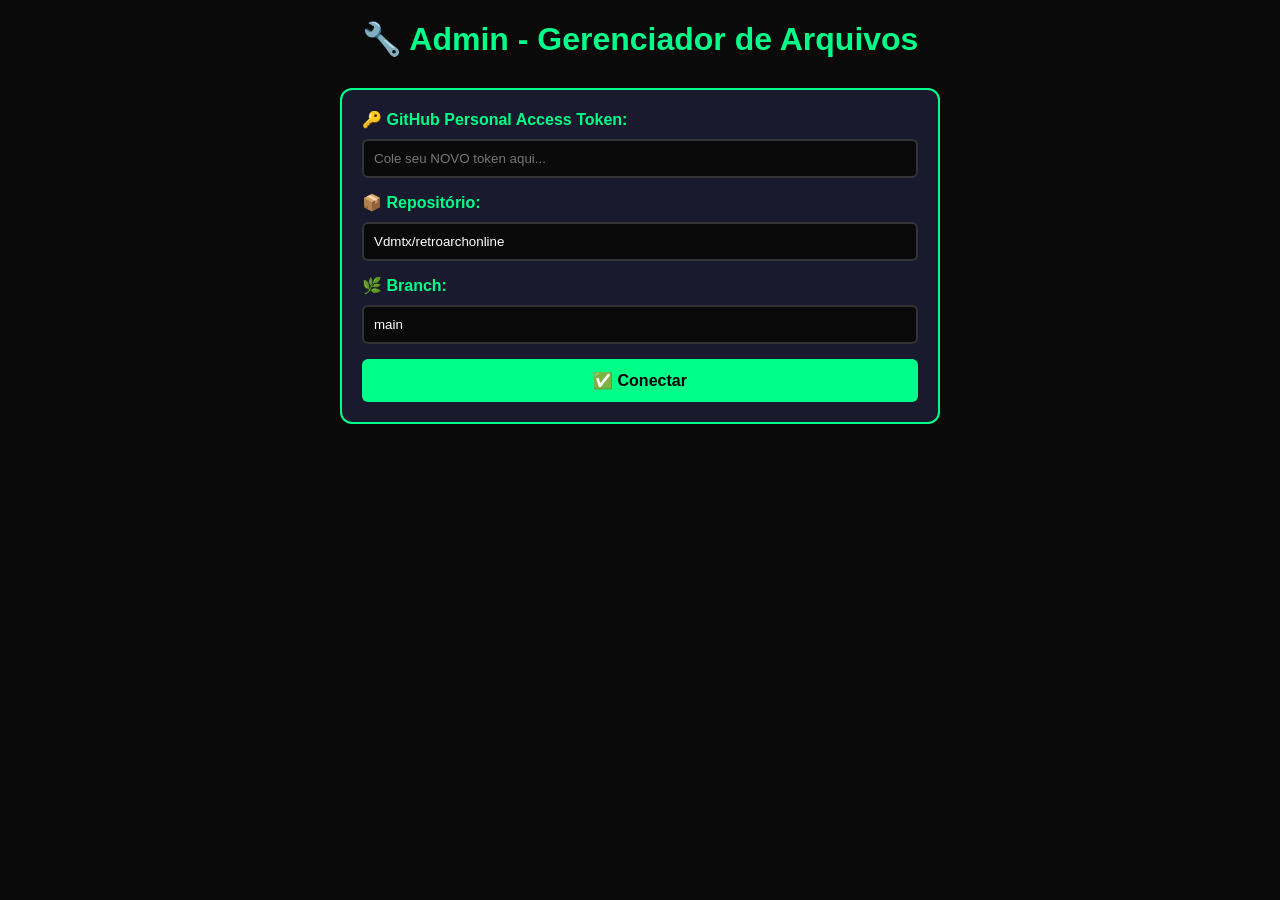
==== admin.html @ 9812ae5a "Create admin.html" ====
<!DOCTYPE html>
<html lang="pt-BR">
<head>
    <meta charset="UTF-8">
    <meta name="viewport" content="width=device-width, initial-scale=1.0">
    <title>🔧 Admin - Gerenciador de Arquivos</title>
    <style>
        * { margin: 0; padding: 0; box-sizing: border-box; }
        body { background: #0a0a0a; color: #fff; font-family: Arial, sans-serif; padding: 20px; }
        h1 { color: #00ff88; text-align: center; margin-bottom: 30px; }
        .config-box { background: #1a1a2e; border: 2px solid #00ff88; padding: 20px; border-radius: 12px; margin-bottom: 30px; max-width: 600px; margin-left: auto; margin-right: auto; }
        .config-box label { display: block; margin-bottom: 10px; color: #00ff88; font-weight: bold; }
        .config-box input { width: 100%; padding: 10px; background: #0a0a0a; border: 2px solid #333; color: #fff; border-radius: 6px; margin-bottom: 15px; }
        .config-box button { width: 100%; padding: 12px; background: #00ff88; color: #000; border: none; border-radius: 6px; cursor: pointer; font-weight: bold; font-size: 16px; }
        .config-box button:hover { background: #00cc6a; }
        .toolbar { display: flex; gap: 10px; margin-bottom: 20px; flex-wrap: wrap; justify-content: center; }
        .toolbar button { padding: 10px 20px; background: #1a1a2e; color: #fff; border: 2px solid #333; border-radius: 6px; cursor: pointer; }
        .toolbar button:hover { border-color: #00ff88; }
        .file-list { max-width: 1200px; margin: 0 auto; }
        .folder { background: #1a1a2e; border: 2px solid #333; border-radius: 8px; margin-bottom: 10px; overflow: hidden; }
        .folder-header { padding: 15px; background: #16213e; cursor: pointer; display: flex; justify-content: space-between; align-items: center; }
        .folder-header:hover { background: #1e2d4a; }
        .folder-content { padding: 15px; display: none; }
        .folder-content.active { display: block; }
        .file-item { display: flex; justify-content: space-between; align-items: center; padding: 10px; background: #0a0a0a; border-radius: 6px; margin-bottom: 8px; }
        .file-item:hover { background: #1a1a2e; }
        .file-name { flex: 1; }
        .file-size { color: #888; margin-right: 15px; }
        .file-actions { display: flex; gap: 8px; }
        .btn { padding: 6px 12px; border: none; border-radius: 4px; cursor: pointer; font-size: 12px; }
        .btn-delete { background: #ff0000; color: #fff; }
        .btn-delete:hover { background: #cc0000; }
        .btn-move { background: #0088ff; color: #fff; }
        .btn-move:hover { background: #0066cc; }
        .upload-area { border: 3px dashed #00ff88; border-radius: 12px; padding: 40px; text-align: center; margin-bottom: 30px; cursor: pointer; transition: 0.3s; }
        .upload-area:hover { background: rgba(0,255,136,0.1); }
        .upload-area.dragover { background: rgba(0,255,136,0.2); border-color: #00cc6a; }
        .status { position: fixed; bottom: 20px; right: 20px; background: #00ff88; color: #000; padding: 15px 25px; border-radius: 8px; display: none; z-index: 1000; font-weight: bold; }
        .status.error { background: #ff0000; color: #fff; }
        .modal { display: none; position: fixed; top: 0; left: 0; width: 100%; height: 100%; background: rgba(0,0,0,0.9); z-index: 2000; justify-content: center; align-items: center; }
        .modal.active { display: flex; }
        .modal-content { background: #1a1a2e; padding: 30px; border-radius: 12px; border: 2px solid #00ff88; min-width: 400px; }
        .modal-content h3 { color: #00ff88; margin-bottom: 20px; }
        .modal-content input { width: 100%; padding: 10px; background: #0a0a0a; border: 2px solid #333; color: #fff; border-radius: 6px; margin-bottom: 15px; }
        .modal-buttons { display: flex; gap: 10px; }
        .modal-buttons button { flex: 1; padding: 10px; border: none; border-radius: 6px; cursor: pointer; }
        .btn-confirm { background: #00ff88; color: #000; }
        .btn-cancel { background: #333; color: #fff; }
    </style>
</head>
<body>
    <h1>🔧 Admin - Gerenciador de Arquivos</h1>
    
    <div class="config-box" id="configBox">
        <label>🔑 GitHub Personal Access Token:</label>
        <input type="password" id="token" placeholder="Cole seu NOVO token aqui...">
        <label>📦 Repositório:</label>
        <input type="text" id="repo" value="Vdmtx/retroarchonline">
        <label>🌿 Branch:</label>
        <input type="text" id="branch" value="main">
        <button onclick="salvarConfig()">✅ Conectar</button>
    </div>

    <div id="adminPanel" style="display:none;">
        <div class="toolbar">
            <button onclick="carregarArquivos()">🔄 Atualizar</button>
            <button onclick="document.getElementById('fileInput').click()">📤 Upload</button>
            <button onclick="criarPasta()">📁 Nova Pasta</button>
            <input type="file" id="fileInput" multiple style="display:none;" onchange="uploadArquivos(event)">
        </div>

        <div class="upload-area" id="uploadArea" ondrop="dropHandler(event)" ondragover="dragOverHandler(event)" ondragleave="dragLeaveHandler(event)">
            <h2>📤 Arraste arquivos aqui para upload</h2>
            <p>Ou clique no botão "Upload" acima</p>
        </div>

        <div class="file-list" id="fileList"></div>
    </div>

    <div class="status" id="status"></div>

    <div class="modal" id="moveModal">
        <div class="modal-content">
            <h3>📁 Mover Arquivo</h3>
            <input type="text" id="movePath" placeholder="Novo caminho (ex: roms/neogeo/)">
            <div class="modal-buttons">
                <button class="btn-confirm" onclick="confirmarMovimento()">Mover</button>
                <button class="btn-cancel" onclick="fecharModal()">Cancelar</button>
            </div>
        </div>
    </div>

    <script>
        let config = { token: '', repo: '', branch: '' };
        let arquivosAtuais = [];
        let arquivoParaMover = null;

        function salvarConfig() {
            config.token = document.getElementById('token').value;
            config.repo = document.getElementById('repo').value;
            config.branch = document.getElementById('branch').value;
            
            if (!config.token) {
                mostrarStatus('❌ Token é obrigatório!', true);
                return;
            }
            
            localStorage.setItem('githubConfig', JSON.stringify(config));
            document.getElementById('configBox').style.display = 'none';
            document.getElementById('adminPanel').style.display = 'block';
            carregarArquivos();
            mostrarStatus('✅ Conectado!');
        }

        async function carregarArquivos() {
            try {
                const response = await fetch(`https://api.github.com/repos/${config.repo}/git/trees/${config.branch}?recursive=1`, {
                    headers: { 'Authorization': `token ${config.token}` }
                });
                const data = await response.json();
                
                arquivosAtuais = data.tree.filter(item => item.type === 'blob');
                renderizarArquivos();
                mostrarStatus(`✅ ${arquivosAtuais.length} arquivos carregados`);
            } catch (e) {
                mostrarStatus('❌ Erro ao carregar: ' + e.message, true);
            }
        }

        function renderizarArquivos() {
            const pastas = {};
            arquivosAtuais.forEach(arquivo => {
                const path = arquivo.path;
                const parts = path.split('/');
                const pasta = parts.slice(0, -1).join('/') || 'root';
                
                if (!pastas[pasta]) pastas[pasta] = [];
                pastas[pasta].push(arquivo);
            });

            const fileList = document.getElementById('fileList');
            fileList.innerHTML = Object.keys(pastas).sort().map(pasta => `
                <div class="folder">
                    <div class="folder-header" onclick="toggleFolder('${pasta}')">
                        <span>📁 ${pasta} (${pastas[pasta].length} arquivos)</span>
                        <span>▼</span>
                    </div>
                    <div class="folder-content" id="folder-${pasta.replace(/\//g, '-')}">
                        ${pastas[pasta].map(arquivo => `
                            <div class="file-item">
                                <span class="file-name">${arquivo.path.split('/').pop()}</span>
                                <span class="file-size">${(arquivo.size/1024/1024).toFixed(2)} MB</span>
                                <div class="file-actions">
                                    <button class="btn btn-move" onclick="abrirModalMover('${arquivo.path}')">Mover</button>
                                    <button class="btn btn-delete" onclick="deletarArquivo('${arquivo.path}', '${arquivo.sha}')">Deletar</button>
                                </div>
                            </div>
                        `).join('')}
                    </div>
                </div>
            `).join('');
        }

        function toggleFolder(pasta) {
            const folderId = 'folder-' + pasta.replace(/\//g, '-');
            const folder = document.getElementById(folderId);
            folder.classList.toggle('active');
        }

        async function uploadArquivos(event) {
            const files = event.target.files;
            for (const file of files) {
                await uploadArquivo(file);
            }
        }

        async function uploadArquivo(file) {
            mostrarStatus(`📤 Upload: ${file.name}...`);
            
            try {
                const reader = new FileReader();
                reader.onload = async function(e) {
                    const content = btoa(String.fromCharCode(...new Uint8Array(e.target.result)));
                    
                    const response = await fetch(`https://api.github.com/repos/${config.repo}/contents/${file.name}`, {
                        method: 'PUT',
                        headers: {
                            'Authorization': `token ${config.token}`,
                            'Content-Type': 'application/json'
                        },
                        body: JSON.stringify({
                            message: `Upload ${file.name}`,
                            content: content,
                            branch: config.branch
                        })
                    });
                    
                    if (response.ok) {
                        mostrarStatus(`✅ ${file.name} enviado!`);
                        carregarArquivos();
                    } else {
                        const error = await response.json();
                        mostrarStatus(`❌ Erro: ${error.message}`, true);
                    }
                };
                reader.readAsArrayBuffer(file);
            } catch (e) {
                mostrarStatus(`❌ Erro: ${e.message}`, true);
            }
        }

        async function deletarArquivo(path, sha) {
            if (!confirm(`Deletar ${path}?`)) return;
            
            try {
                const response = await fetch(`https://api.github.com/repos/${config.repo}/contents/${path}`, {
                    method: 'DELETE',
                    headers: {
                        'Authorization': `token ${config.token}`,
                        'Content-Type': 'application/json'
                    },
                    body: JSON.stringify({
                        message: `Delete ${path}`,
                        sha: sha,
                        branch: config.branch
                    })
                });
                
                if (response.ok) {
                    mostrarStatus(`✅ ${path} deletado!`);
                    carregarArquivos();
                } else {
                    mostrarStatus('❌ Erro ao deletar', true);
                }
            } catch (e) {
                mostrarStatus(`❌ Erro: ${e.message}`, true);
            }
        }

        function abrirModalMover(path) {
            arquivoParaMover = path;
            document.getElementById('movePath').value = path.substring(0, path.lastIndexOf('/') + 1);
            document.getElementById('moveModal').classList.add('active');
        }

        async function confirmarMovimento() {
            const novoPath = document.getElementById('movePath').value;
            if (!novoPath) return;
            
            const arquivo = arquivosAtuais.find(a => a.path === arquivoParaMover);
            if (!arquivo) return;
            
            try {
                const downloadResponse = await fetch(`https://api.github.com/repos/${config.repo}/contents/${arquivoParaMover}`, {
                    headers: { 'Authorization': `token ${config.token}` }
                });
                const downloadData = await downloadResponse.json();
                
                const uploadResponse = await fetch(`https://api.github.com/repos/${config.repo}/contents/${novoPath}${arquivoParaMover.split('/').pop()}`, {
                    method: 'PUT',
                    headers: {
                        'Authorization': `token ${config.token}`,
                        'Content-Type': 'application/json'
                    },
                    body: JSON.stringify({
                        message: `Move ${arquivoParaMover}`,
                        content: downloadData.content,
                        branch: config.branch
                    })
                });
                
                if (uploadResponse.ok) {
                    await deletarArquivo(arquivoParaMover, arquivo.sha);
                    mostrarStatus(`✅ Movido para ${novoPath}`);
                    fecharModal();
                } else {
                    mostrarStatus('❌ Erro ao mover', true);
                }
            } catch (e) {
                mostrarStatus(`❌ Erro: ${e.message}`, true);
            }
        }

        function fecharModal() {
            document.getElementById('moveModal').classList.remove('active');
        }

        function criarPasta() {
            const nome = prompt('Nome da pasta:');
            if (!nome) return;
            
            const path = `${nome}/.gitkeep`;
            const content = btoa('');
            
            fetch(`https://api.github.com/repos/${config.repo}/contents/${path}`, {
                method: 'PUT',
                headers: {
                    'Authorization': `token ${config.token}`,
                    'Content-Type': 'application/json'
                },
                body: JSON.stringify({
                    message: `Create folder ${nome}`,
                    content: content,
                    branch: config.branch
                })
            }).then(response => {
                if (response.ok) {
                    mostrarStatus(`✅ Pasta ${nome} criada!`);
                    carregarArquivos();
                }
            });
        }

        function dragOverHandler(e) {
            e.preventDefault();
            document.getElementById('uploadArea').classList.add('dragover');
        }

        function dragLeaveHandler(e) {
            e.preventDefault();
            document.getElementById('uploadArea').classList.remove('dragover');
        }

        function dropHandler(e) {
            e.preventDefault();
            document.getElementById('uploadArea').classList.remove('dragover');
            
            const files = e.dataTransfer.files;
            for (const file of files) {
                uploadArquivo(file);
            }
        }

        function mostrarStatus(msg, erro = false) {
            const status = document.getElementById('status');
            status.textContent = msg;
            status.className = 'status' + (erro ? ' error' : '');
            status.style.display = 'block';
            setTimeout(() => { status.style.display = 'none'; }, 3000);
        }

        const savedConfig = localStorage.getItem('githubConfig');
        if (savedConfig) {
            config = JSON.parse(savedConfig);
            document.getElementById('token').value = config.token;
        }
    </script>
</body>
</html>
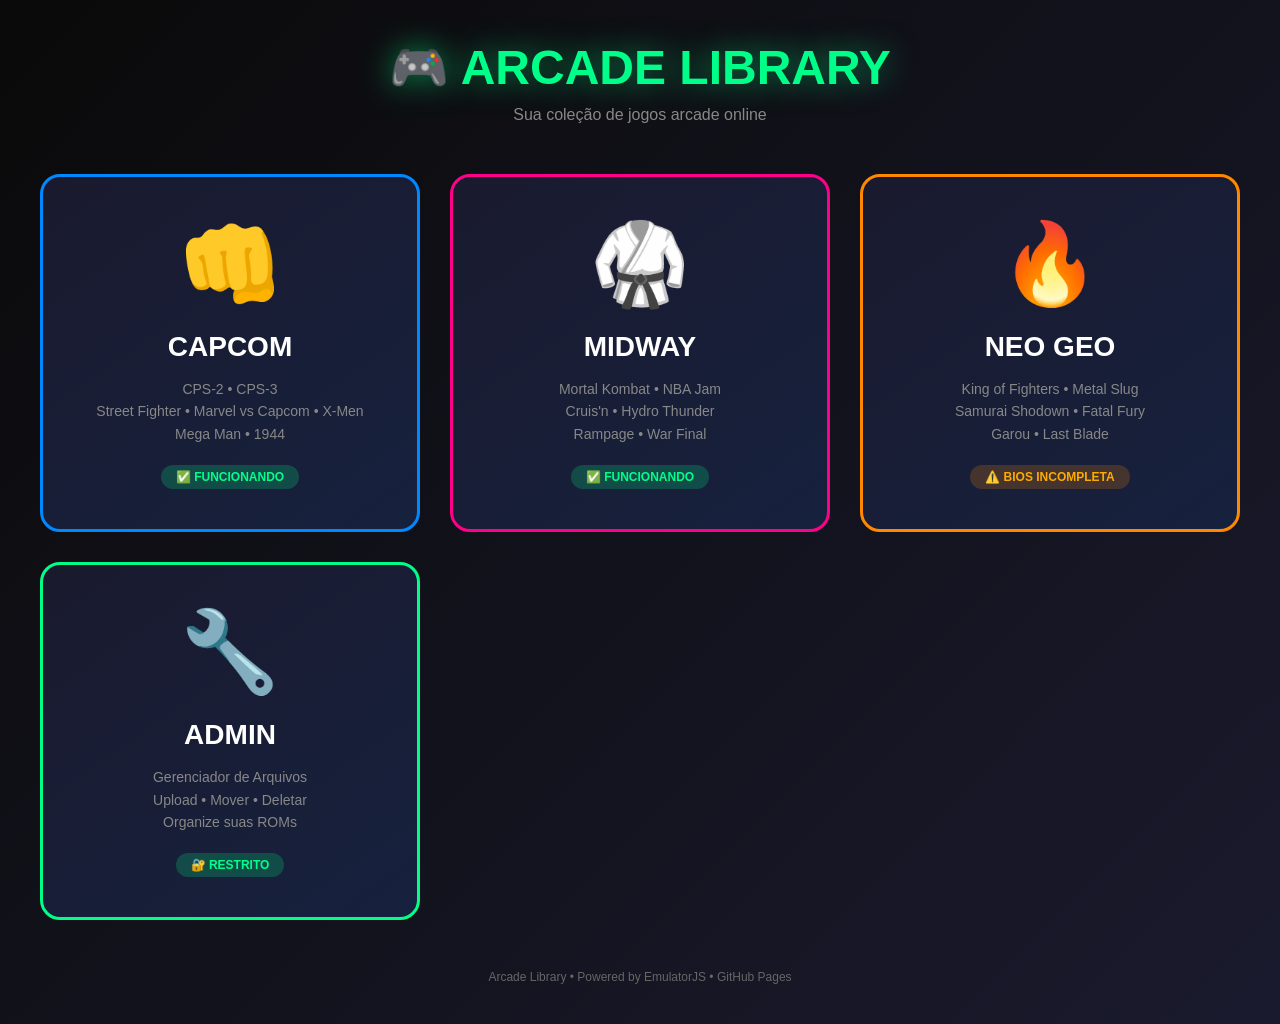
==== commit dae08ada: "Change title and header from Admin to Arcade Library" ====
--- a/admin.html
+++ b/admin.html
@@ -3,347 +3,136 @@
 <head>
     <meta charset="UTF-8">
     <meta name="viewport" content="width=device-width, initial-scale=1.0">
-    <title>🔧 Admin - Gerenciador de Arquivos</title>
+    <title>🎮 Arcade Library</title>
     <style>
         * { margin: 0; padding: 0; box-sizing: border-box; }
-        body { background: #0a0a0a; color: #fff; font-family: Arial, sans-serif; padding: 20px; }
-        h1 { color: #00ff88; text-align: center; margin-bottom: 30px; }
-        .config-box { background: #1a1a2e; border: 2px solid #00ff88; padding: 20px; border-radius: 12px; margin-bottom: 30px; max-width: 600px; margin-left: auto; margin-right: auto; }
-        .config-box label { display: block; margin-bottom: 10px; color: #00ff88; font-weight: bold; }
-        .config-box input { width: 100%; padding: 10px; background: #0a0a0a; border: 2px solid #333; color: #fff; border-radius: 6px; margin-bottom: 15px; }
-        .config-box button { width: 100%; padding: 12px; background: #00ff88; color: #000; border: none; border-radius: 6px; cursor: pointer; font-weight: bold; font-size: 16px; }
-        .config-box button:hover { background: #00cc6a; }
-        .toolbar { display: flex; gap: 10px; margin-bottom: 20px; flex-wrap: wrap; justify-content: center; }
-        .toolbar button { padding: 10px 20px; background: #1a1a2e; color: #fff; border: 2px solid #333; border-radius: 6px; cursor: pointer; }
-        .toolbar button:hover { border-color: #00ff88; }
-        .file-list { max-width: 1200px; margin: 0 auto; }
-        .folder { background: #1a1a2e; border: 2px solid #333; border-radius: 8px; margin-bottom: 10px; overflow: hidden; }
-        .folder-header { padding: 15px; background: #16213e; cursor: pointer; display: flex; justify-content: space-between; align-items: center; }
-        .folder-header:hover { background: #1e2d4a; }
-        .folder-content { padding: 15px; display: none; }
-        .folder-content.active { display: block; }
-        .file-item { display: flex; justify-content: space-between; align-items: center; padding: 10px; background: #0a0a0a; border-radius: 6px; margin-bottom: 8px; }
-        .file-item:hover { background: #1a1a2e; }
-        .file-name { flex: 1; }
-        .file-size { color: #888; margin-right: 15px; }
-        .file-actions { display: flex; gap: 8px; }
-        .btn { padding: 6px 12px; border: none; border-radius: 4px; cursor: pointer; font-size: 12px; }
-        .btn-delete { background: #ff0000; color: #fff; }
-        .btn-delete:hover { background: #cc0000; }
-        .btn-move { background: #0088ff; color: #fff; }
-        .btn-move:hover { background: #0066cc; }
-        .upload-area { border: 3px dashed #00ff88; border-radius: 12px; padding: 40px; text-align: center; margin-bottom: 30px; cursor: pointer; transition: 0.3s; }
-        .upload-area:hover { background: rgba(0,255,136,0.1); }
-        .upload-area.dragover { background: rgba(0,255,136,0.2); border-color: #00cc6a; }
-        .status { position: fixed; bottom: 20px; right: 20px; background: #00ff88; color: #000; padding: 15px 25px; border-radius: 8px; display: none; z-index: 1000; font-weight: bold; }
-        .status.error { background: #ff0000; color: #fff; }
-        .modal { display: none; position: fixed; top: 0; left: 0; width: 100%; height: 100%; background: rgba(0,0,0,0.9); z-index: 2000; justify-content: center; align-items: center; }
-        .modal.active { display: flex; }
-        .modal-content { background: #1a1a2e; padding: 30px; border-radius: 12px; border: 2px solid #00ff88; min-width: 400px; }
-        .modal-content h3 { color: #00ff88; margin-bottom: 20px; }
-        .modal-content input { width: 100%; padding: 10px; background: #0a0a0a; border: 2px solid #333; color: #fff; border-radius: 6px; margin-bottom: 15px; }
-        .modal-buttons { display: flex; gap: 10px; }
-        .modal-buttons button { flex: 1; padding: 10px; border: none; border-radius: 6px; cursor: pointer; }
-        .btn-confirm { background: #00ff88; color: #000; }
-        .btn-cancel { background: #333; color: #fff; }
+        body { 
+            background: linear-gradient(135deg, #0a0a0a 0%, #1a1a2e 100%); 
+            color: #fff; 
+            font-family: 'Segoe UI', Tahoma, Geneva, Verdana, sans-serif; 
+            padding: 40px; 
+            min-height: 100vh;
+            display: flex;
+            flex-direction: column;
+            align-items: center;
+            justify-content: center;
+        }
+        h1 { 
+            color: #00ff88; 
+            text-align: center; 
+            margin-bottom: 10px; 
+            font-size: 48px; 
+            text-shadow: 0 0 30px rgba(0,255,136,0.5); 
+        }
+        .subtitle {
+            color: #888;
+            text-align: center;
+            margin-bottom: 50px;
+            font-size: 16px;
+        }
+        .menu-grid { 
+            display: grid; 
+            grid-template-columns: repeat(auto-fit, minmax(300px, 1fr)); 
+            gap: 30px; 
+            max-width: 1200px; 
+            width: 100%;
+        }
+        .menu-card { 
+            background: linear-gradient(145deg, #1a1a2e, #16213e); 
+            border: 3px solid #333; 
+            border-radius: 20px; 
+            padding: 40px; 
+            text-align: center; 
+            cursor: pointer; 
+            transition: all 0.3s;
+            text-decoration: none;
+            color: #fff;
+            display: block;
+            position: relative;
+            overflow: hidden;
+        }
+        .menu-card::before {
+            content: '';
+            position: absolute;
+            top: 0;
+            left: -100%;
+            width: 100%;
+            height: 100%;
+            background: linear-gradient(90deg, transparent, rgba(255,255,255,0.1), transparent);
+            transition: left 0.5s;
+        }
+        .menu-card:hover::before {
+            left: 100%;
+        }
+        .menu-card:hover { 
+            transform: translateY(-10px) scale(1.02); 
+            box-shadow: 0 20px 40px rgba(0,0,0,0.4);
+        }
+        .menu-card.cps { border-color: #0088ff; }
+        .menu-card.cps:hover { border-color: #00aaff; box-shadow: 0 20px 40px rgba(0,136,255,0.3); }
+        .menu-card.midway { border-color: #ff0088; }
+        .menu-card.midway:hover { border-color: #ff00aa; box-shadow: 0 20px 40px rgba(255,0,136,0.3); }
+        .menu-card.neogeo { border-color: #ff8800; }
+        .menu-card.neogeo:hover { border-color: #ffaa00; box-shadow: 0 20px 40px rgba(255,136,0,0.3); }
+        .menu-card.admin { border-color: #00ff88; }
+        .menu-card.admin:hover { border-color: #00ff88; box-shadow: 0 20px 40px rgba(0,255,136,0.3); }
+        .menu-icon { font-size: 80px; margin-bottom: 20px; }
+        .menu-title { font-size: 28px; font-weight: bold; margin-bottom: 15px; }
+        .menu-desc { color: #888; font-size: 14px; line-height: 1.6; }
+        .status { 
+            display: inline-block; 
+            padding: 5px 15px; 
+            border-radius: 20px; 
+            font-size: 12px; 
+            margin-top: 20px; 
+            font-weight: bold;
+        }
+        .status.ok { background: #00ff8833; color: #00ff88; }
+        .status.warn { background: #ff880033; color: #ffaa00; }
+        .footer {
+            margin-top: 50px;
+            color: #666;
+            text-align: center;
+            font-size: 12px;
+        }
     </style>
 </head>
 <body>
-    <h1>🔧 Admin - Gerenciador de Arquivos</h1>
+    <h1>🎮 ARCADE LIBRARY</h1>
+    <p class="subtitle">Sua coleção de jogos arcade online</p>
     
-    <div class="config-box" id="configBox">
-        <label>🔑 GitHub Personal Access Token:</label>
-        <input type="password" id="token" placeholder="Cole seu NOVO token aqui...">
-        <label>📦 Repositório:</label>
-        <input type="text" id="repo" value="Vdmtx/retroarchonline">
-        <label>🌿 Branch:</label>
-        <input type="text" id="branch" value="main">
-        <button onclick="salvarConfig()">✅ Conectar</button>
+    <div class="menu-grid">
+        <a href="capcom.html" class="menu-card cps">
+            <div class="menu-icon">👊</div>
+            <div class="menu-title">CAPCOM</div>
+            <div class="menu-desc">CPS-2 • CPS-3<br>Street Fighter • Marvel vs Capcom • X-Men<br>Mega Man • 1944</div>
+            <span class="status ok">✅ FUNCIONANDO</span>
+        </a>
+        
+        <a href="midway.html" class="menu-card midway">
+            <div class="menu-icon">🥋</div>
+            <div class="menu-title">MIDWAY</div>
+            <div class="menu-desc">Mortal Kombat • NBA Jam<br>Cruis'n • Hydro Thunder<br>Rampage • War Final</div>
+            <span class="status ok">✅ FUNCIONANDO</span>
+        </a>
+        
+        <a href="neogeo.html" class="menu-card neogeo">
+            <div class="menu-icon">🔥</div>
+            <div class="menu-title">NEO GEO</div>
+            <div class="menu-desc">King of Fighters • Metal Slug<br>Samurai Shodown • Fatal Fury<br>Garou • Last Blade</div>
+            <span class="status warn">⚠️ BIOS INCOMPLETA</span>
+        </a>
+        
+        <a href="admin.html" class="menu-card admin">
+            <div class="menu-icon">🔧</div>
+            <div class="menu-title">ADMIN</div>
+            <div class="menu-desc">Gerenciador de Arquivos<br>Upload • Mover • Deletar<br>Organize suas ROMs</div>
+            <span class="status ok">🔐 RESTRITO</span>
+        </a>
     </div>
-
-    <div id="adminPanel" style="display:none;">
-        <div class="toolbar">
-            <button onclick="carregarArquivos()">🔄 Atualizar</button>
-            <button onclick="document.getElementById('fileInput').click()">📤 Upload</button>
-            <button onclick="criarPasta()">📁 Nova Pasta</button>
-            <input type="file" id="fileInput" multiple style="display:none;" onchange="uploadArquivos(event)">
-        </div>
-
-        <div class="upload-area" id="uploadArea" ondrop="dropHandler(event)" ondragover="dragOverHandler(event)" ondragleave="dragLeaveHandler(event)">
-            <h2>📤 Arraste arquivos aqui para upload</h2>
-            <p>Ou clique no botão "Upload" acima</p>
-        </div>
-
-        <div class="file-list" id="fileList"></div>
+    
+    <div class="footer">
+        <p>Arcade Library • Powered by EmulatorJS • GitHub Pages</p>
     </div>
-
-    <div class="status" id="status"></div>
-
-    <div class="modal" id="moveModal">
-        <div class="modal-content">
-            <h3>📁 Mover Arquivo</h3>
-            <input type="text" id="movePath" placeholder="Novo caminho (ex: roms/neogeo/)">
-            <div class="modal-buttons">
-                <button class="btn-confirm" onclick="confirmarMovimento()">Mover</button>
-                <button class="btn-cancel" onclick="fecharModal()">Cancelar</button>
-            </div>
-        </div>
-    </div>
-
-    <script>
-        let config = { token: '', repo: '', branch: '' };
-        let arquivosAtuais = [];
-        let arquivoParaMover = null;
-
-        function salvarConfig() {
-            config.token = document.getElementById('token').value;
-            config.repo = document.getElementById('repo').value;
-            config.branch = document.getElementById('branch').value;
-            
-            if (!config.token) {
-                mostrarStatus('❌ Token é obrigatório!', true);
-                return;
-            }
-            
-            localStorage.setItem('githubConfig', JSON.stringify(config));
-            document.getElementById('configBox').style.display = 'none';
-            document.getElementById('adminPanel').style.display = 'block';
-            carregarArquivos();
-            mostrarStatus('✅ Conectado!');
-        }
-
-        async function carregarArquivos() {
-            try {
-                const response = await fetch(`https://api.github.com/repos/${config.repo}/git/trees/${config.branch}?recursive=1`, {
-                    headers: { 'Authorization': `token ${config.token}` }
-                });
-                const data = await response.json();
-                
-                arquivosAtuais = data.tree.filter(item => item.type === 'blob');
-                renderizarArquivos();
-                mostrarStatus(`✅ ${arquivosAtuais.length} arquivos carregados`);
-            } catch (e) {
-                mostrarStatus('❌ Erro ao carregar: ' + e.message, true);
-            }
-        }
-
-        function renderizarArquivos() {
-            const pastas = {};
-            arquivosAtuais.forEach(arquivo => {
-                const path = arquivo.path;
-                const parts = path.split('/');
-                const pasta = parts.slice(0, -1).join('/') || 'root';
-                
-                if (!pastas[pasta]) pastas[pasta] = [];
-                pastas[pasta].push(arquivo);
-            });
-
-            const fileList = document.getElementById('fileList');
-            fileList.innerHTML = Object.keys(pastas).sort().map(pasta => `
-                <div class="folder">
-                    <div class="folder-header" onclick="toggleFolder('${pasta}')">
-                        <span>📁 ${pasta} (${pastas[pasta].length} arquivos)</span>
-                        <span>▼</span>
-                    </div>
-                    <div class="folder-content" id="folder-${pasta.replace(/\//g, '-')}">
-                        ${pastas[pasta].map(arquivo => `
-                            <div class="file-item">
-                                <span class="file-name">${arquivo.path.split('/').pop()}</span>
-                                <span class="file-size">${(arquivo.size/1024/1024).toFixed(2)} MB</span>
-                                <div class="file-actions">
-                                    <button class="btn btn-move" onclick="abrirModalMover('${arquivo.path}')">Mover</button>
-                                    <button class="btn btn-delete" onclick="deletarArquivo('${arquivo.path}', '${arquivo.sha}')">Deletar</button>
-                                </div>
-                            </div>
-                        `).join('')}
-                    </div>
-                </div>
-            `).join('');
-        }
-
-        function toggleFolder(pasta) {
-            const folderId = 'folder-' + pasta.replace(/\//g, '-');
-            const folder = document.getElementById(folderId);
-            folder.classList.toggle('active');
-        }
-
-        async function uploadArquivos(event) {
-            const files = event.target.files;
-            for (const file of files) {
-                await uploadArquivo(file);
-            }
-        }
-
-        async function uploadArquivo(file) {
-            mostrarStatus(`📤 Upload: ${file.name}...`);
-            
-            try {
-                const reader = new FileReader();
-                reader.onload = async function(e) {
-                    const content = btoa(String.fromCharCode(...new Uint8Array(e.target.result)));
-                    
-                    const response = await fetch(`https://api.github.com/repos/${config.repo}/contents/${file.name}`, {
-                        method: 'PUT',
-                        headers: {
-                            'Authorization': `token ${config.token}`,
-                            'Content-Type': 'application/json'
-                        },
-                        body: JSON.stringify({
-                            message: `Upload ${file.name}`,
-                            content: content,
-                            branch: config.branch
-                        })
-                    });
-                    
-                    if (response.ok) {
-                        mostrarStatus(`✅ ${file.name} enviado!`);
-                        carregarArquivos();
-                    } else {
-                        const error = await response.json();
-                        mostrarStatus(`❌ Erro: ${error.message}`, true);
-                    }
-                };
-                reader.readAsArrayBuffer(file);
-            } catch (e) {
-                mostrarStatus(`❌ Erro: ${e.message}`, true);
-            }
-        }
-
-        async function deletarArquivo(path, sha) {
-            if (!confirm(`Deletar ${path}?`)) return;
-            
-            try {
-                const response = await fetch(`https://api.github.com/repos/${config.repo}/contents/${path}`, {
-                    method: 'DELETE',
-                    headers: {
-                        'Authorization': `token ${config.token}`,
-                        'Content-Type': 'application/json'
-                    },
-                    body: JSON.stringify({
-                        message: `Delete ${path}`,
-                        sha: sha,
-                        branch: config.branch
-                    })
-                });
-                
-                if (response.ok) {
-                    mostrarStatus(`✅ ${path} deletado!`);
-                    carregarArquivos();
-                } else {
-                    mostrarStatus('❌ Erro ao deletar', true);
-                }
-            } catch (e) {
-                mostrarStatus(`❌ Erro: ${e.message}`, true);
-            }
-        }
-
-        function abrirModalMover(path) {
-            arquivoParaMover = path;
-            document.getElementById('movePath').value = path.substring(0, path.lastIndexOf('/') + 1);
-            document.getElementById('moveModal').classList.add('active');
-        }
-
-        async function confirmarMovimento() {
-            const novoPath = document.getElementById('movePath').value;
-            if (!novoPath) return;
-            
-            const arquivo = arquivosAtuais.find(a => a.path === arquivoParaMover);
-            if (!arquivo) return;
-            
-            try {
-                const downloadResponse = await fetch(`https://api.github.com/repos/${config.repo}/contents/${arquivoParaMover}`, {
-                    headers: { 'Authorization': `token ${config.token}` }
-                });
-                const downloadData = await downloadResponse.json();
-                
-                const uploadResponse = await fetch(`https://api.github.com/repos/${config.repo}/contents/${novoPath}${arquivoParaMover.split('/').pop()}`, {
-                    method: 'PUT',
-                    headers: {
-                        'Authorization': `token ${config.token}`,
-                        'Content-Type': 'application/json'
-                    },
-                    body: JSON.stringify({
-                        message: `Move ${arquivoParaMover}`,
-                        content: downloadData.content,
-                        branch: config.branch
-                    })
-                });
-                
-                if (uploadResponse.ok) {
-                    await deletarArquivo(arquivoParaMover, arquivo.sha);
-                    mostrarStatus(`✅ Movido para ${novoPath}`);
-                    fecharModal();
-                } else {
-                    mostrarStatus('❌ Erro ao mover', true);
-                }
-            } catch (e) {
-                mostrarStatus(`❌ Erro: ${e.message}`, true);
-            }
-        }
-
-        function fecharModal() {
-            document.getElementById('moveModal').classList.remove('active');
-        }
-
-        function criarPasta() {
-            const nome = prompt('Nome da pasta:');
-            if (!nome) return;
-            
-            const path = `${nome}/.gitkeep`;
-            const content = btoa('');
-            
-            fetch(`https://api.github.com/repos/${config.repo}/contents/${path}`, {
-                method: 'PUT',
-                headers: {
-                    'Authorization': `token ${config.token}`,
-                    'Content-Type': 'application/json'
-                },
-                body: JSON.stringify({
-                    message: `Create folder ${nome}`,
-                    content: content,
-                    branch: config.branch
-                })
-            }).then(response => {
-                if (response.ok) {
-                    mostrarStatus(`✅ Pasta ${nome} criada!`);
-                    carregarArquivos();
-                }
-            });
-        }
-
-        function dragOverHandler(e) {
-            e.preventDefault();
-            document.getElementById('uploadArea').classList.add('dragover');
-        }
-
-        function dragLeaveHandler(e) {
-            e.preventDefault();
-            document.getElementById('uploadArea').classList.remove('dragover');
-        }
-
-        function dropHandler(e) {
-            e.preventDefault();
-            document.getElementById('uploadArea').classList.remove('dragover');
-            
-            const files = e.dataTransfer.files;
-            for (const file of files) {
-                uploadArquivo(file);
-            }
-        }
-
-        function mostrarStatus(msg, erro = false) {
-            const status = document.getElementById('status');
-            status.textContent = msg;
-            status.className = 'status' + (erro ? ' error' : '');
-            status.style.display = 'block';
-            setTimeout(() => { status.style.display = 'none'; }, 3000);
-        }
-
-        const savedConfig = localStorage.getItem('githubConfig');
-        if (savedConfig) {
-            config = JSON.parse(savedConfig);
-            document.getElementById('token').value = config.token;
-        }
-    </script>
 </body>
 </html>
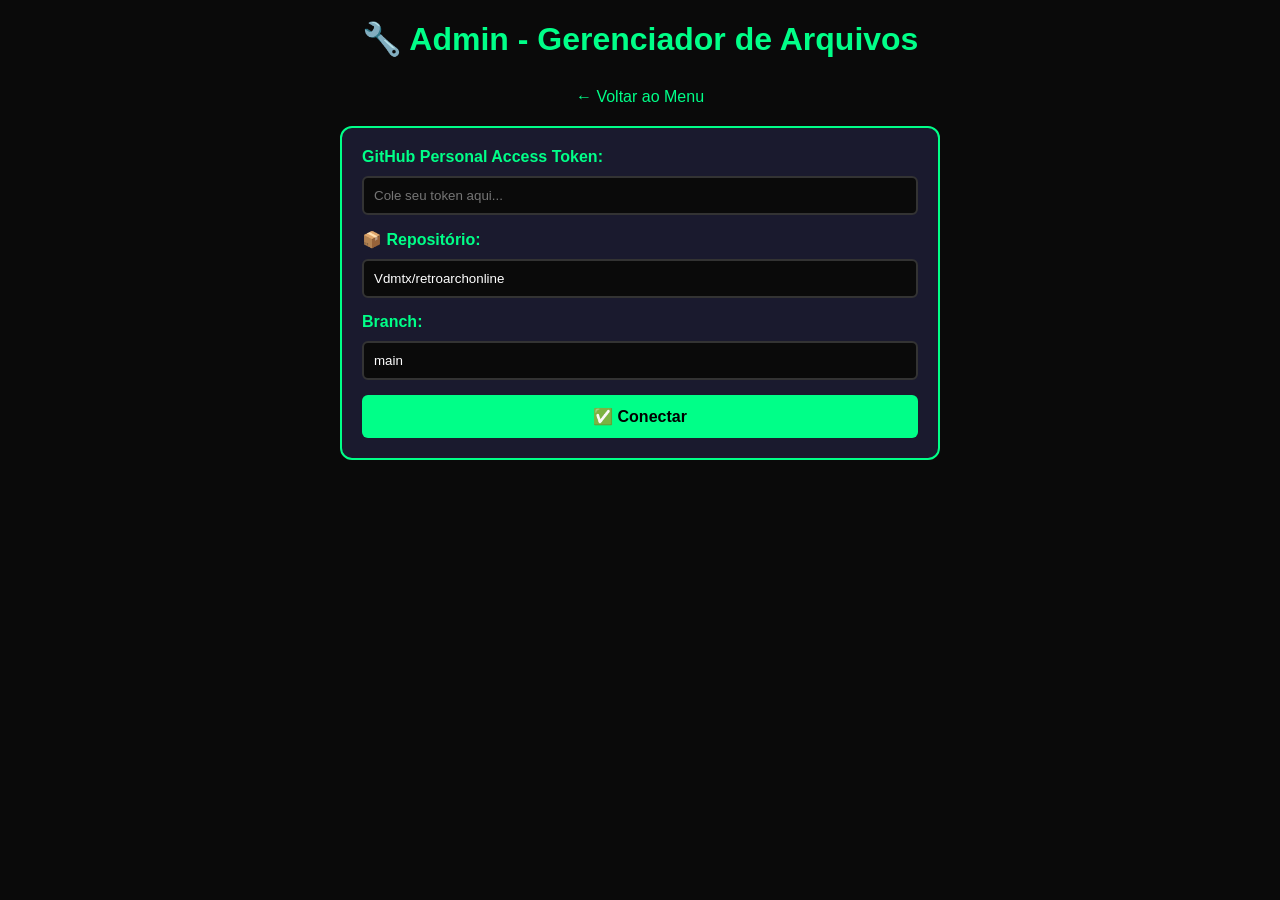
==== commit ee0a6493: "Update admin.html" ====
--- a/admin.html
+++ b/admin.html
@@ -3,136 +3,350 @@
 <head>
     <meta charset="UTF-8">
     <meta name="viewport" content="width=device-width, initial-scale=1.0">
-    <title>🎮 Arcade Library</title>
+    <title>🔧 Admin - Arcade Library</title>
     <style>
         * { margin: 0; padding: 0; box-sizing: border-box; }
-        body { 
-            background: linear-gradient(135deg, #0a0a0a 0%, #1a1a2e 100%); 
-            color: #fff; 
-            font-family: 'Segoe UI', Tahoma, Geneva, Verdana, sans-serif; 
-            padding: 40px; 
-            min-height: 100vh;
-            display: flex;
-            flex-direction: column;
-            align-items: center;
-            justify-content: center;
-        }
-        h1 { 
-            color: #00ff88; 
-            text-align: center; 
-            margin-bottom: 10px; 
-            font-size: 48px; 
-            text-shadow: 0 0 30px rgba(0,255,136,0.5); 
-        }
-        .subtitle {
-            color: #888;
-            text-align: center;
-            margin-bottom: 50px;
-            font-size: 16px;
-        }
-        .menu-grid { 
-            display: grid; 
-            grid-template-columns: repeat(auto-fit, minmax(300px, 1fr)); 
-            gap: 30px; 
-            max-width: 1200px; 
-            width: 100%;
-        }
-        .menu-card { 
-            background: linear-gradient(145deg, #1a1a2e, #16213e); 
-            border: 3px solid #333; 
-            border-radius: 20px; 
-            padding: 40px; 
-            text-align: center; 
-            cursor: pointer; 
-            transition: all 0.3s;
-            text-decoration: none;
-            color: #fff;
-            display: block;
-            position: relative;
-            overflow: hidden;
-        }
-        .menu-card::before {
-            content: '';
-            position: absolute;
-            top: 0;
-            left: -100%;
-            width: 100%;
-            height: 100%;
-            background: linear-gradient(90deg, transparent, rgba(255,255,255,0.1), transparent);
-            transition: left 0.5s;
-        }
-        .menu-card:hover::before {
-            left: 100%;
-        }
-        .menu-card:hover { 
-            transform: translateY(-10px) scale(1.02); 
-            box-shadow: 0 20px 40px rgba(0,0,0,0.4);
-        }
-        .menu-card.cps { border-color: #0088ff; }
-        .menu-card.cps:hover { border-color: #00aaff; box-shadow: 0 20px 40px rgba(0,136,255,0.3); }
-        .menu-card.midway { border-color: #ff0088; }
-        .menu-card.midway:hover { border-color: #ff00aa; box-shadow: 0 20px 40px rgba(255,0,136,0.3); }
-        .menu-card.neogeo { border-color: #ff8800; }
-        .menu-card.neogeo:hover { border-color: #ffaa00; box-shadow: 0 20px 40px rgba(255,136,0,0.3); }
-        .menu-card.admin { border-color: #00ff88; }
-        .menu-card.admin:hover { border-color: #00ff88; box-shadow: 0 20px 40px rgba(0,255,136,0.3); }
-        .menu-icon { font-size: 80px; margin-bottom: 20px; }
-        .menu-title { font-size: 28px; font-weight: bold; margin-bottom: 15px; }
-        .menu-desc { color: #888; font-size: 14px; line-height: 1.6; }
-        .status { 
-            display: inline-block; 
-            padding: 5px 15px; 
-            border-radius: 20px; 
-            font-size: 12px; 
-            margin-top: 20px; 
-            font-weight: bold;
-        }
-        .status.ok { background: #00ff8833; color: #00ff88; }
-        .status.warn { background: #ff880033; color: #ffaa00; }
-        .footer {
-            margin-top: 50px;
-            color: #666;
-            text-align: center;
-            font-size: 12px;
-        }
+        body { background: #0a0a0a; color: #fff; font-family: Arial, sans-serif; padding: 20px; }
+        h1 { color: #00ff88; text-align: center; margin-bottom: 30px; }
+        .back-link { text-align: center; margin-bottom: 20px; }
+        .back-link a { color: #00ff88; text-decoration: none; }
+        .config-box { background: #1a1a2e; border: 2px solid #00ff88; padding: 20px; border-radius: 12px; margin-bottom: 30px; max-width: 600px; margin-left: auto; margin-right: auto; }
+        .config-box label { display: block; margin-bottom: 10px; color: #00ff88; font-weight: bold; }
+        .config-box input { width: 100%; padding: 10px; background: #0a0a0a; border: 2px solid #333; color: #fff; border-radius: 6px; margin-bottom: 15px; }
+        .config-box button { width: 100%; padding: 12px; background: #00ff88; color: #000; border: none; border-radius: 6px; cursor: pointer; font-weight: bold; font-size: 16px; }
+        .config-box button:hover { background: #00cc6a; }
+        .toolbar { display: flex; gap: 10px; margin-bottom: 20px; flex-wrap: wrap; justify-content: center; }
+        .toolbar button { padding: 10px 20px; background: #1a1a2e; color: #fff; border: 2px solid #333; border-radius: 6px; cursor: pointer; }
+        .toolbar button:hover { border-color: #00ff88; }
+        .file-list { max-width: 1200px; margin: 0 auto; }
+        .folder { background: #1a1a2e; border: 2px solid #333; border-radius: 8px; margin-bottom: 10px; overflow: hidden; }
+        .folder-header { padding: 15px; background: #16213e; cursor: pointer; display: flex; justify-content: space-between; align-items: center; }
+        .folder-header:hover { background: #1e2d4a; }
+        .folder-content { padding: 15px; display: none; }
+        .folder-content.active { display: block; }
+        .file-item { display: flex; justify-content: space-between; align-items: center; padding: 10px; background: #0a0a0a; border-radius: 6px; margin-bottom: 8px; }
+        .file-item:hover { background: #1a1a2e; }
+        .file-name { flex: 1; }
+        .file-size { color: #888; margin-right: 15px; }
+        .file-actions { display: flex; gap: 8px; }
+        .btn { padding: 6px 12px; border: none; border-radius: 4px; cursor: pointer; font-size: 12px; }
+        .btn-delete { background: #ff0000; color: #fff; }
+        .btn-delete:hover { background: #cc0000; }
+        .btn-move { background: #0088ff; color: #fff; }
+        .btn-move:hover { background: #0066cc; }
+        .upload-area { border: 3px dashed #00ff88; border-radius: 12px; padding: 40px; text-align: center; margin-bottom: 30px; cursor: pointer; transition: 0.3s; }
+        .upload-area:hover { background: rgba(0,255,136,0.1); }
+        .upload-area.dragover { background: rgba(0,255,136,0.2); border-color: #00cc6a; }
+        .status { position: fixed; bottom: 20px; right: 20px; background: #00ff88; color: #000; padding: 15px 25px; border-radius: 8px; display: none; z-index: 1000; font-weight: bold; }
+        .status.error { background: #ff0000; color: #fff; }
+        .modal { display: none; position: fixed; top: 0; left: 0; width: 100%; height: 100%; background: rgba(0,0,0,0.9); z-index: 2000; justify-content: center; align-items: center; }
+        .modal.active { display: flex; }
+        .modal-content { background: #1a1a2e; padding: 30px; border-radius: 12px; border: 2px solid #00ff88; min-width: 400px; }
+        .modal-content h3 { color: #00ff88; margin-bottom: 20px; }
+        .modal-content input { width: 100%; padding: 10px; background: #0a0a0a; border: 2px solid #333; color: #fff; border-radius: 6px; margin-bottom: 15px; }
+        .modal-buttons { display: flex; gap: 10px; }
+        .modal-buttons button { flex: 1; padding: 10px; border: none; border-radius: 6px; cursor: pointer; }
+        .btn-confirm { background: #00ff88; color: #000; }
+        .btn-cancel { background: #333; color: #fff; }
     </style>
 </head>
 <body>
-    <h1>🎮 ARCADE LIBRARY</h1>
-    <p class="subtitle">Sua coleção de jogos arcade online</p>
+    <h1>🔧 Admin - Gerenciador de Arquivos</h1>
+    <div class="back-link"><a href="index.html">← Voltar ao Menu</a></div>
     
-    <div class="menu-grid">
-        <a href="capcom.html" class="menu-card cps">
-            <div class="menu-icon">👊</div>
-            <div class="menu-title">CAPCOM</div>
-            <div class="menu-desc">CPS-2 • CPS-3<br>Street Fighter • Marvel vs Capcom • X-Men<br>Mega Man • 1944</div>
-            <span class="status ok">✅ FUNCIONANDO</span>
-        </a>
-        
-        <a href="midway.html" class="menu-card midway">
-            <div class="menu-icon">🥋</div>
-            <div class="menu-title">MIDWAY</div>
-            <div class="menu-desc">Mortal Kombat • NBA Jam<br>Cruis'n • Hydro Thunder<br>Rampage • War Final</div>
-            <span class="status ok">✅ FUNCIONANDO</span>
-        </a>
-        
-        <a href="neogeo.html" class="menu-card neogeo">
-            <div class="menu-icon">🔥</div>
-            <div class="menu-title">NEO GEO</div>
-            <div class="menu-desc">King of Fighters • Metal Slug<br>Samurai Shodown • Fatal Fury<br>Garou • Last Blade</div>
-            <span class="status warn">⚠️ BIOS INCOMPLETA</span>
-        </a>
-        
-        <a href="admin.html" class="menu-card admin">
-            <div class="menu-icon">🔧</div>
-            <div class="menu-title">ADMIN</div>
-            <div class="menu-desc">Gerenciador de Arquivos<br>Upload • Mover • Deletar<br>Organize suas ROMs</div>
-            <span class="status ok">🔐 RESTRITO</span>
-        </a>
+    <div class="config-box" id="configBox">
+        <label> GitHub Personal Access Token:</label>
+        <input type="password" id="token" placeholder="Cole seu token aqui...">
+        <label>📦 Repositório:</label>
+        <input type="text" id="repo" value="Vdmtx/retroarchonline">
+        <label> Branch:</label>
+        <input type="text" id="branch" value="main">
+        <button onclick="salvarConfig()">✅ Conectar</button>
     </div>
-    
-    <div class="footer">
-        <p>Arcade Library • Powered by EmulatorJS • GitHub Pages</p>
+
+    <div id="adminPanel" style="display:none;">
+        <div class="toolbar">
+            <button onclick="carregarArquivos()">🔄 Atualizar</button>
+            <button onclick="document.getElementById('fileInput').click()">📤 Upload</button>
+            <button onclick="criarPasta()">📁 Nova Pasta</button>
+            <input type="file" id="fileInput" multiple style="display:none;" onchange="uploadArquivos(event)">
+        </div>
+
+        <div class="upload-area" id="uploadArea" ondrop="dropHandler(event)" ondragover="dragOverHandler(event)" ondragleave="dragLeaveHandler(event)">
+            <h2>📤 Arraste arquivos aqui para upload</h2>
+            <p>Ou clique no botão "Upload" acima</p>
+        </div>
+
+        <div class="file-list" id="fileList"></div>
     </div>
+
+    <div class="status" id="status"></div>
+
+    <div class="modal" id="moveModal">
+        <div class="modal-content">
+            <h3>📁 Mover Arquivo</h3>
+            <input type="text" id="movePath" placeholder="Novo caminho (ex: roms/neogeo/)">
+            <div class="modal-buttons">
+                <button class="btn-confirm" onclick="confirmarMovimento()">Mover</button>
+                <button class="btn-cancel" onclick="fecharModal()">Cancelar</button>
+            </div>
+        </div>
+    </div>
+
+    <script>
+        let config = { token: '', repo: '', branch: '' };
+        let arquivosAtuais = [];
+        let arquivoParaMover = null;
+
+        function salvarConfig() {
+            config.token = document.getElementById('token').value;
+            config.repo = document.getElementById('repo').value;
+            config.branch = document.getElementById('branch').value;
+            
+            if (!config.token) {
+                mostrarStatus('❌ Token é obrigatório!', true);
+                return;
+            }
+            
+            localStorage.setItem('githubConfig', JSON.stringify(config));
+            document.getElementById('configBox').style.display = 'none';
+            document.getElementById('adminPanel').style.display = 'block';
+            carregarArquivos();
+            mostrarStatus('✅ Conectado!');
+        }
+
+        async function carregarArquivos() {
+            try {
+                const response = await fetch(`https://api.github.com/repos/${config.repo}/git/trees/${config.branch}?recursive=1`, {
+                    headers: { 'Authorization': `token ${config.token}` }
+                });
+                const data = await response.json();
+                
+                arquivosAtuais = data.tree.filter(item => item.type === 'blob');
+                renderizarArquivos();
+                mostrarStatus(`✅ ${arquivosAtuais.length} arquivos carregados`);
+            } catch (e) {
+                mostrarStatus('❌ Erro ao carregar: ' + e.message, true);
+            }
+        }
+
+        function renderizarArquivos() {
+            const pastas = {};
+            arquivosAtuais.forEach(arquivo => {
+                const path = arquivo.path;
+                const parts = path.split('/');
+                const pasta = parts.slice(0, -1).join('/') || 'root';
+                
+                if (!pastas[pasta]) pastas[pasta] = [];
+                pastas[pasta].push(arquivo);
+            });
+
+            const fileList = document.getElementById('fileList');
+            fileList.innerHTML = Object.keys(pastas).sort().map(pasta => `
+                <div class="folder">
+                    <div class="folder-header" onclick="toggleFolder('${pasta}')">
+                        <span>📁 ${pasta} (${pastas[pasta].length} arquivos)</span>
+                        <span>▼</span>
+                    </div>
+                    <div class="folder-content" id="folder-${pasta.replace(/\//g, '-')}">
+                        ${pastas[pasta].map(arquivo => `
+                            <div class="file-item">
+                                <span class="file-name">${arquivo.path.split('/').pop()}</span>
+                                <span class="file-size">${(arquivo.size/1024/1024).toFixed(2)} MB</span>
+                                <div class="file-actions">
+                                    <button class="btn btn-move" onclick="abrirModalMover('${arquivo.path}')">Mover</button>
+                                    <button class="btn btn-delete" onclick="deletarArquivo('${arquivo.path}', '${arquivo.sha}')">Deletar</button>
+                                </div>
+                            </div>
+                        `).join('')}
+                    </div>
+                </div>
+            `).join('');
+        }
+
+        function toggleFolder(pasta) {
+            const folderId = 'folder-' + pasta.replace(/\//g, '-');
+            const folder = document.getElementById(folderId);
+            folder.classList.toggle('active');
+        }
+
+        async function uploadArquivos(event) {
+            const files = event.target.files;
+            for (const file of files) {
+                await uploadArquivo(file);
+            }
+        }
+
+        async function uploadArquivo(file) {
+            mostrarStatus(`📤 Upload: ${file.name}...`);
+            
+            try {
+                const reader = new FileReader();
+                reader.onload = async function(e) {
+                    const content = btoa(String.fromCharCode(...new Uint8Array(e.target.result)));
+                    
+                    const response = await fetch(`https://api.github.com/repos/${config.repo}/contents/${file.name}`, {
+                        method: 'PUT',
+                        headers: {
+                            'Authorization': `token ${config.token}`,
+                            'Content-Type': 'application/json'
+                        },
+                        body: JSON.stringify({
+                            message: `Upload ${file.name}`,
+                            content: content,
+                            branch: config.branch
+                        })
+                    });
+                    
+                    if (response.ok) {
+                        mostrarStatus(`✅ ${file.name} enviado!`);
+                        carregarArquivos();
+                    } else {
+                        const error = await response.json();
+                        mostrarStatus(`❌ Erro: ${error.message}`, true);
+                    }
+                };
+                reader.readAsArrayBuffer(file);
+            } catch (e) {
+                mostrarStatus(`❌ Erro: ${e.message}`, true);
+            }
+        }
+
+        async function deletarArquivo(path, sha) {
+            if (!confirm(`Deletar ${path}?`)) return;
+            
+            try {
+                const response = await fetch(`https://api.github.com/repos/${config.repo}/contents/${path}`, {
+                    method: 'DELETE',
+                    headers: {
+                        'Authorization': `token ${config.token}`,
+                        'Content-Type': 'application/json'
+                    },
+                    body: JSON.stringify({
+                        message: `Delete ${path}`,
+                        sha: sha,
+                        branch: config.branch
+                    })
+                });
+                
+                if (response.ok) {
+                    mostrarStatus(`✅ ${path} deletado!`);
+                    carregarArquivos();
+                } else {
+                    mostrarStatus('❌ Erro ao deletar', true);
+                }
+            } catch (e) {
+                mostrarStatus(` Erro: ${e.message}`, true);
+            }
+        }
+
+        function abrirModalMover(path) {
+            arquivoParaMover = path;
+            document.getElementById('movePath').value = path.substring(0, path.lastIndexOf('/') + 1);
+            document.getElementById('moveModal').classList.add('active');
+        }
+
+        async function confirmarMovimento() {
+            const novoPath = document.getElementById('movePath').value;
+            if (!novoPath) return;
+            
+            const arquivo = arquivosAtuais.find(a => a.path === arquivoParaMover);
+            if (!arquivo) return;
+            
+            try {
+                const downloadResponse = await fetch(`https://api.github.com/repos/${config.repo}/contents/${arquivoParaMover}`, {
+                    headers: { 'Authorization': `token ${config.token}` }
+                });
+                const downloadData = await downloadResponse.json();
+                
+                const uploadResponse = await fetch(`https://api.github.com/repos/${config.repo}/contents/${novoPath}${arquivoParaMover.split('/').pop()}`, {
+                    method: 'PUT',
+                    headers: {
+                        'Authorization': `token ${config.token}`,
+                        'Content-Type': 'application/json'
+                    },
+                    body: JSON.stringify({
+                        message: `Move ${arquivoParaMover}`,
+                        content: downloadData.content,
+                        branch: config.branch
+                    })
+                });
+                
+                if (uploadResponse.ok) {
+                    await deletarArquivo(arquivoParaMover, arquivo.sha);
+                    mostrarStatus(`✅ Movido para ${novoPath}`);
+                    fecharModal();
+                } else {
+                    mostrarStatus('❌ Erro ao mover', true);
+                }
+            } catch (e) {
+                mostrarStatus(`❌ Erro: ${e.message}`, true);
+            }
+        }
+
+        function fecharModal() {
+            document.getElementById('moveModal').classList.remove('active');
+        }
+
+        function criarPasta() {
+            const nome = prompt('Nome da pasta:');
+            if (!nome) return;
+            
+            const path = `${nome}/.gitkeep`;
+            const content = btoa('');
+            
+            fetch(`https://api.github.com/repos/${config.repo}/contents/${path}`, {
+                method: 'PUT',
+                headers: {
+                    'Authorization': `token ${config.token}`,
+                    'Content-Type': 'application/json'
+                },
+                body: JSON.stringify({
+                    message: `Create folder ${nome}`,
+                    content: content,
+                    branch: config.branch
+                })
+            }).then(response => {
+                if (response.ok) {
+                    mostrarStatus(`✅ Pasta ${nome} criada!`);
+                    carregarArquivos();
+                }
+            });
+        }
+
+        function dragOverHandler(e) {
+            e.preventDefault();
+            document.getElementById('uploadArea').classList.add('dragover');
+        }
+
+        function dragLeaveHandler(e) {
+            e.preventDefault();
+            document.getElementById('uploadArea').classList.remove('dragover');
+        }
+
+        function dropHandler(e) {
+            e.preventDefault();
+            document.getElementById('uploadArea').classList.remove('dragover');
+            
+            const files = e.dataTransfer.files;
+            for (const file of files) {
+                uploadArquivo(file);
+            }
+        }
+
+        function mostrarStatus(msg, erro = false) {
+            const status = document.getElementById('status');
+            status.textContent = msg;
+            status.className = 'status' + (erro ? ' error' : '');
+            status.style.display = 'block';
+            setTimeout(() => { status.style.display = 'none'; }, 3000);
+        }
+
+        const savedConfig = localStorage.getItem('githubConfig');
+        if (savedConfig) {
+            config = JSON.parse(savedConfig);
+            document.getElementById('token').value = config.token;
+        }
+    </script>
 </body>
 </html>
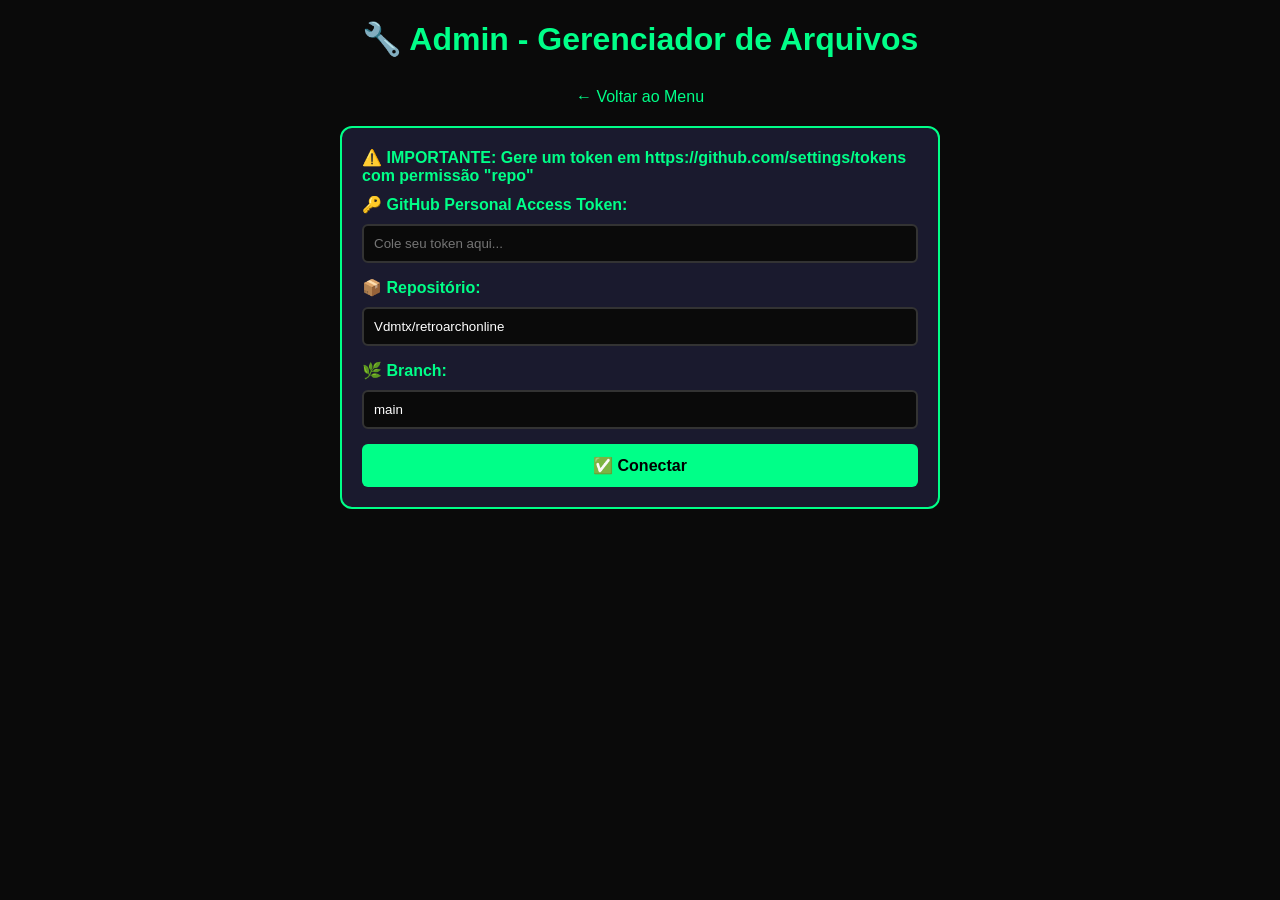
==== commit 2d089070: "Update admin.html" ====
--- a/admin.html
+++ b/admin.html
@@ -37,7 +37,7 @@
         .upload-area { border: 3px dashed #00ff88; border-radius: 12px; padding: 40px; text-align: center; margin-bottom: 30px; cursor: pointer; transition: 0.3s; }
         .upload-area:hover { background: rgba(0,255,136,0.1); }
         .upload-area.dragover { background: rgba(0,255,136,0.2); border-color: #00cc6a; }
-        .status { position: fixed; bottom: 20px; right: 20px; background: #00ff88; color: #000; padding: 15px 25px; border-radius: 8px; display: none; z-index: 1000; font-weight: bold; }
+        .status { position: fixed; bottom: 20px; right: 20px; background: #00ff88; color: #000; padding: 15px 25px; border-radius: 8px; display: none; z-index: 1000; font-weight: bold; max-width: 400px; }
         .status.error { background: #ff0000; color: #fff; }
         .modal { display: none; position: fixed; top: 0; left: 0; width: 100%; height: 100%; background: rgba(0,0,0,0.9); z-index: 2000; justify-content: center; align-items: center; }
         .modal.active { display: flex; }
@@ -48,6 +48,7 @@
         .modal-buttons button { flex: 1; padding: 10px; border: none; border-radius: 6px; cursor: pointer; }
         .btn-confirm { background: #00ff88; color: #000; }
         .btn-cancel { background: #333; color: #fff; }
+        .token-info { background: #ff880022; border: 2px solid #ff8800; padding: 15px; border-radius: 8px; margin-bottom: 20px; max-width: 600px; margin-left: auto; margin-right: auto; color: #ffaa00; font-size: 14px; }
     </style>
 </head>
 <body>
@@ -55,16 +56,18 @@
     <div class="back-link"><a href="index.html">← Voltar ao Menu</a></div>
     
     <div class="config-box" id="configBox">
-        <label> GitHub Personal Access Token:</label>
+        <label>⚠️ IMPORTANTE: Gere um token em https://github.com/settings/tokens com permissão "repo"</label>
+        <label>🔑 GitHub Personal Access Token:</label>
         <input type="password" id="token" placeholder="Cole seu token aqui...">
         <label>📦 Repositório:</label>
         <input type="text" id="repo" value="Vdmtx/retroarchonline">
-        <label> Branch:</label>
+        <label>🌿 Branch:</label>
         <input type="text" id="branch" value="main">
         <button onclick="salvarConfig()">✅ Conectar</button>
     </div>
 
     <div id="adminPanel" style="display:none;">
+        <div class="token-info" id="tokenInfo"></div>
         <div class="toolbar">
             <button onclick="carregarArquivos()">🔄 Atualizar</button>
             <button onclick="document.getElementById('fileInput').click()">📤 Upload</button>
@@ -74,7 +77,7 @@
 
         <div class="upload-area" id="uploadArea" ondrop="dropHandler(event)" ondragover="dragOverHandler(event)" ondragleave="dragLeaveHandler(event)">
             <h2>📤 Arraste arquivos aqui para upload</h2>
-            <p>Ou clique no botão "Upload" acima</p>
+            <p>⚠️ Limite: 1MB por arquivo (limite da GitHub API)</p>
         </div>
 
         <div class="file-list" id="fileList"></div>
@@ -84,7 +87,7 @@
 
     <div class="modal" id="moveModal">
         <div class="modal-content">
-            <h3>📁 Mover Arquivo</h3>
+            <h3> Mover Arquivo</h3>
             <input type="text" id="movePath" placeholder="Novo caminho (ex: roms/neogeo/)">
             <div class="modal-buttons">
                 <button class="btn-confirm" onclick="confirmarMovimento()">Mover</button>
@@ -99,34 +102,77 @@
         let arquivoParaMover = null;
 
         function salvarConfig() {
-            config.token = document.getElementById('token').value;
-            config.repo = document.getElementById('repo').value;
-            config.branch = document.getElementById('branch').value;
+            config.token = document.getElementById('token').value.trim();
+            config.repo = document.getElementById('repo').value.trim();
+            config.branch = document.getElementById('branch').value.trim();
             
             if (!config.token) {
                 mostrarStatus('❌ Token é obrigatório!', true);
                 return;
             }
             
+            if (!config.token.startsWith('ghp_')) {
+                mostrarStatus('❌ Token inválido! Deve começar com ghp_', true);
+                return;
+            }
+            
             localStorage.setItem('githubConfig', JSON.stringify(config));
             document.getElementById('configBox').style.display = 'none';
             document.getElementById('adminPanel').style.display = 'block';
-            carregarArquivos();
-            mostrarStatus('✅ Conectado!');
+            
+            // Testar token primeiro
+            testarToken();
+        }
+
+        async function testarToken() {
+            mostrarStatus('🔄 Testando token...');
+            try {
+                const response = await fetch(`https://api.github.com/repos/${config.repo}`, {
+                    headers: { 'Authorization': `token ${config.token}` }
+                });
+                
+                if (response.status === 401) {
+                    mostrarStatus('❌ Token inválido ou expirado!', true);
+                    document.getElementById('tokenInfo').textContent = '⚠️ Token inválido. Gere um novo em https://github.com/settings/tokens';
+                    return;
+                }
+                
+                if (response.status === 404) {
+                    mostrarStatus('❌ Repositório não encontrado!', true);
+                    return;
+                }
+                
+                const data = await response.json();
+                document.getElementById('tokenInfo').textContent = `✅ Conectado como: ${data.owner.login} | Repo: ${data.name} | Permissões: ${Object.keys(data.permissions || {}).filter(k => data.permissions[k]).join(', ')}`;
+                mostrarStatus('✅ Token válido!');
+                carregarArquivos();
+            } catch (e) {
+                mostrarStatus('❌ Erro: ' + e.message, true);
+            }
         }
 
         async function carregarArquivos() {
+            mostrarStatus('🔄 Carregando arquivos...');
             try {
                 const response = await fetch(`https://api.github.com/repos/${config.repo}/git/trees/${config.branch}?recursive=1`, {
-                    headers: { 'Authorization': `token ${config.token}` }
+                    headers: { 
+                        'Authorization': `token ${config.token}`,
+                        'Accept': 'application/vnd.github.v3+json'
+                    }
                 });
+                
+                if (!response.ok) {
+                    const error = await response.json();
+                    throw new Error(error.message || 'Erro na API');
+                }
+                
                 const data = await response.json();
-                
                 arquivosAtuais = data.tree.filter(item => item.type === 'blob');
                 renderizarArquivos();
                 mostrarStatus(`✅ ${arquivosAtuais.length} arquivos carregados`);
             } catch (e) {
-                mostrarStatus('❌ Erro ao carregar: ' + e.message, true);
+                mostrarStatus('❌ Erro: ' + e.message, true);
+                console.error('Erro ao carregar:', e);
             }
         }
 
@@ -145,7 +191,7 @@
             fileList.innerHTML = Object.keys(pastas).sort().map(pasta => `
                 <div class="folder">
                     <div class="folder-header" onclick="toggleFolder('${pasta}')">
-                        <span>📁 ${pasta} (${pastas[pasta].length} arquivos)</span>
+                        <span> ${pasta} (${pastas[pasta].length} arquivos)</span>
                         <span>▼</span>
                     </div>
                     <div class="folder-content" id="folder-${pasta.replace(/\//g, '-')}">
@@ -173,6 +219,10 @@
         async function uploadArquivos(event) {
             const files = event.target.files;
             for (const file of files) {
+                if (file.size > 1024 * 1024) {
+                    mostrarStatus(`❌ ${file.name} é maior que 1MB! Use GitHub Desktop para arquivos grandes.`, true);
+                    continue;
+                }
                 await uploadArquivo(file);
             }
         }
@@ -183,16 +233,23 @@
             try {
                 const reader = new FileReader();
                 reader.onload = async function(e) {
-                    const content = btoa(String.fromCharCode(...new Uint8Array(e.target.result)));
+                    const arrayBuffer = e.target.result;
+                    const uint8Array = new Uint8Array(arrayBuffer);
+                    let binary = '';
+                    for (let i = 0; i < uint8Array.byteLength; i++) {
+                        binary += String.fromCharCode(uint8Array[i]);
+                    }
+                    const content = btoa(binary);
                     
                     const response = await fetch(`https://api.github.com/repos/${config.repo}/contents/${file.name}`, {
                         method: 'PUT',
                         headers: {
                             'Authorization': `token ${config.token}`,
-                            'Content-Type': 'application/json'
+                            'Content-Type': 'application/json',
+                            'Accept': 'application/vnd.github.v3+json'
                         },
                         body: JSON.stringify({
-                            message: `Upload ${file.name}`,
+                            message: `Upload ${file.name} via admin`,
                             content: content,
                             branch: config.branch
                         })
@@ -204,26 +261,31 @@
                     } else {
                         const error = await response.json();
                         mostrarStatus(`❌ Erro: ${error.message}`, true);
+                        console.error('Erro no upload:', error);
                     }
                 };
                 reader.readAsArrayBuffer(file);
             } catch (e) {
                 mostrarStatus(`❌ Erro: ${e.message}`, true);
+                console.error('Erro:', e);
             }
         }
 
         async function deletarArquivo(path, sha) {
             if (!confirm(`Deletar ${path}?`)) return;
+            
+            mostrarStatus(`️ Deletando ${path}...`);
             
             try {
                 const response = await fetch(`https://api.github.com/repos/${config.repo}/contents/${path}`, {
                     method: 'DELETE',
                     headers: {
                         'Authorization': `token ${config.token}`,
-                        'Content-Type': 'application/json'
+                        'Content-Type': 'application/json',
+                        'Accept': 'application/vnd.github.v3+json'
                     },
                     body: JSON.stringify({
-                        message: `Delete ${path}`,
+                        message: `Delete ${path} via admin`,
                         sha: sha,
                         branch: config.branch
                     })
@@ -233,10 +295,13 @@
                     mostrarStatus(`✅ ${path} deletado!`);
                     carregarArquivos();
                 } else {
-                    mostrarStatus('❌ Erro ao deletar', true);
+                    const error = await response.json();
+                    mostrarStatus(`❌ Erro: ${error.message}`, true);
+                    console.error('Erro ao deletar:', error);
                 }
             } catch (e) {
-                mostrarStatus(` Erro: ${e.message}`, true);
+                mostrarStatus(`❌ Erro: ${e.message}`, true);
+                console.error('Erro:', e);
             }
         }
 
@@ -247,40 +312,70 @@
         }
 
         async function confirmarMovimento() {
-            const novoPath = document.getElementById('movePath').value;
-            if (!novoPath) return;
+            const novoPath = document.getElementById('movePath').value.trim();
+            if (!novoPath) {
+                mostrarStatus('❌ Caminho vazio!', true);
+                return;
+            }
             
             const arquivo = arquivosAtuais.find(a => a.path === arquivoParaMover);
-            if (!arquivo) return;
+            if (!arquivo) {
+                mostrarStatus('❌ Arquivo não encontrado!', true);
+                return;
+            }
+            
+            mostrarStatus(`📁 Movendo ${arquivoParaMover}...`);
             
             try {
+                // Baixar conteúdo
                 const downloadResponse = await fetch(`https://api.github.com/repos/${config.repo}/contents/${arquivoParaMover}`, {
-                    headers: { 'Authorization': `token ${config.token}` }
+                    headers: { 
+                        'Authorization': `token ${config.token}`,
+                        'Accept': 'application/vnd.github.v3.raw'
+                    }
                 });
-                const downloadData = await downloadResponse.json();
-                
-                const uploadResponse = await fetch(`https://api.github.com/repos/${config.repo}/contents/${novoPath}${arquivoParaMover.split('/').pop()}`, {
+                
+                if (!downloadResponse.ok) throw new Error('Erro ao baixar arquivo');
+                
+                const blob = await downloadResponse.blob();
+                const arrayBuffer = await blob.arrayBuffer();
+                const uint8Array = new Uint8Array(arrayBuffer);
+                let binary = '';
+                for (let i = 0; i < uint8Array.byteLength; i++) {
+                    binary += String.fromCharCode(uint8Array[i]);
+                }
+                const content = btoa(binary);
+                
+                const fileName = arquivoParaMover.split('/').pop();
+                const novoCaminho = novoPath.endsWith('/') ? novoPath + fileName : novoPath + '/' + fileName;
+                
+                // Upload no novo local
+                const uploadResponse = await fetch(`https://api.github.com/repos/${config.repo}/contents/${novoCaminho}`, {
                     method: 'PUT',
                     headers: {
                         'Authorization': `token ${config.token}`,
-                        'Content-Type': 'application/json'
+                        'Content-Type': 'application/json',
+                        'Accept': 'application/vnd.github.v3+json'
                     },
                     body: JSON.stringify({
-                        message: `Move ${arquivoParaMover}`,
-                        content: downloadData.content,
+                        message: `Move ${arquivoParaMover} to ${novoCaminho}`,
+                        content: content,
                         branch: config.branch
                     })
                 });
                 
                 if (uploadResponse.ok) {
+                    // Deletar original
                     await deletarArquivo(arquivoParaMover, arquivo.sha);
-                    mostrarStatus(`✅ Movido para ${novoPath}`);
+                    mostrarStatus(`✅ Movido para ${novoCaminho}`);
                     fecharModal();
                 } else {
-                    mostrarStatus('❌ Erro ao mover', true);
+                    const error = await uploadResponse.json();
+                    mostrarStatus(` Erro ao mover: ${error.message}`, true);
                 }
             } catch (e) {
                 mostrarStatus(`❌ Erro: ${e.message}`, true);
+                console.error('Erro ao mover:', e);
             }
         }
 
@@ -289,7 +384,7 @@
         }
 
         function criarPasta() {
-            const nome = prompt('Nome da pasta:');
+            const nome = prompt('Nome da pasta (ex: roms/teste):');
             if (!nome) return;
             
             const path = `${nome}/.gitkeep`;
@@ -299,7 +394,8 @@
                 method: 'PUT',
                 headers: {
                     'Authorization': `token ${config.token}`,
-                    'Content-Type': 'application/json'
+                    'Content-Type': 'application/json',
+                    'Accept': 'application/vnd.github.v3+json'
                 },
                 body: JSON.stringify({
                     message: `Create folder ${nome}`,
@@ -310,6 +406,10 @@
                 if (response.ok) {
                     mostrarStatus(`✅ Pasta ${nome} criada!`);
                     carregarArquivos();
+                } else {
+                    return response.json().then(e => {
+                        mostrarStatus(`❌ Erro: ${e.message}`, true);
+                    });
                 }
             });
         }
@@ -330,6 +430,10 @@
             
             const files = e.dataTransfer.files;
             for (const file of files) {
+                if (file.size > 1024 * 1024) {
+                    mostrarStatus(` ${file.name} é maior que 1MB!`, true);
+                    continue;
+                }
                 uploadArquivo(file);
             }
         }
@@ -339,7 +443,7 @@
             status.textContent = msg;
             status.className = 'status' + (erro ? ' error' : '');
             status.style.display = 'block';
-            setTimeout(() => { status.style.display = 'none'; }, 3000);
+            setTimeout(() => { status.style.display = 'none'; }, 5000);
         }
 
         const savedConfig = localStorage.getItem('githubConfig');
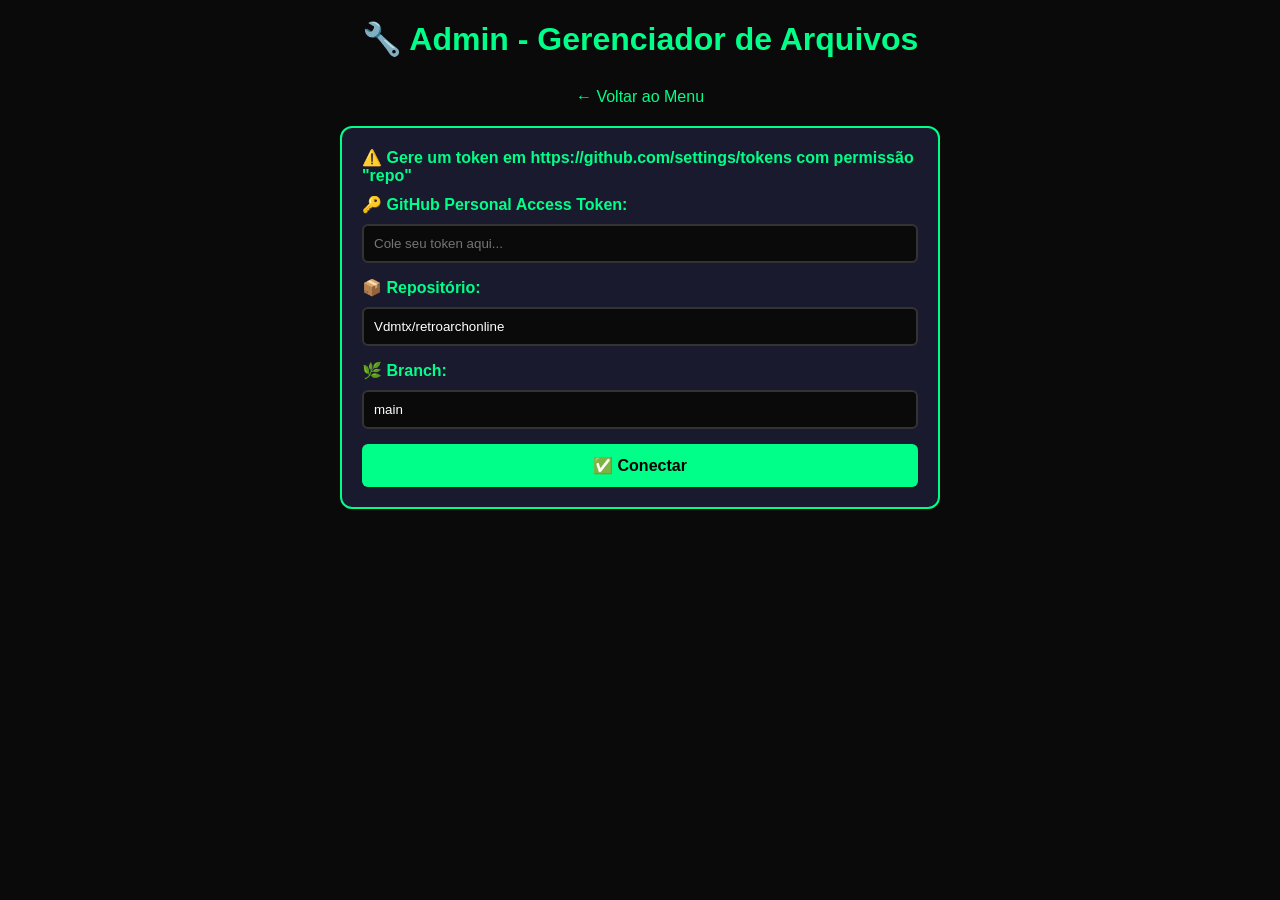
==== commit 39fd7e71: "Update admin.html" ====
--- a/admin.html
+++ b/admin.html
@@ -12,43 +12,75 @@
         .back-link a { color: #00ff88; text-decoration: none; }
         .config-box { background: #1a1a2e; border: 2px solid #00ff88; padding: 20px; border-radius: 12px; margin-bottom: 30px; max-width: 600px; margin-left: auto; margin-right: auto; }
         .config-box label { display: block; margin-bottom: 10px; color: #00ff88; font-weight: bold; }
-        .config-box input { width: 100%; padding: 10px; background: #0a0a0a; border: 2px solid #333; color: #fff; border-radius: 6px; margin-bottom: 15px; }
+        .config-box input, .config-box select { width: 100%; padding: 10px; background: #0a0a0a; border: 2px solid #333; color: #fff; border-radius: 6px; margin-bottom: 15px; }
         .config-box button { width: 100%; padding: 12px; background: #00ff88; color: #000; border: none; border-radius: 6px; cursor: pointer; font-weight: bold; font-size: 16px; }
         .config-box button:hover { background: #00cc6a; }
         .toolbar { display: flex; gap: 10px; margin-bottom: 20px; flex-wrap: wrap; justify-content: center; }
         .toolbar button { padding: 10px 20px; background: #1a1a2e; color: #fff; border: 2px solid #333; border-radius: 6px; cursor: pointer; }
         .toolbar button:hover { border-color: #00ff88; }
+        .toolbar button.active { background: #00ff88; color: #000; }
         .file-list { max-width: 1200px; margin: 0 auto; }
         .folder { background: #1a1a2e; border: 2px solid #333; border-radius: 8px; margin-bottom: 10px; overflow: hidden; }
         .folder-header { padding: 15px; background: #16213e; cursor: pointer; display: flex; justify-content: space-between; align-items: center; }
         .folder-header:hover { background: #1e2d4a; }
         .folder-content { padding: 15px; display: none; }
         .folder-content.active { display: block; }
-        .file-item { display: flex; justify-content: space-between; align-items: center; padding: 10px; background: #0a0a0a; border-radius: 6px; margin-bottom: 8px; }
+        .file-item { display: flex; justify-content: space-between; align-items: center; padding: 10px; background: #0a0a0a; border-radius: 6px; margin-bottom: 8px; border-left: 4px solid transparent; }
         .file-item:hover { background: #1a1a2e; }
-        .file-name { flex: 1; }
+        .file-item.verified { border-left-color: #00ff88; }
+        .file-item.pending { border-left-color: #ff8800; }
+        .file-item.failed { border-left-color: #ff0000; }
+        .file-name { flex: 1; display: flex; align-items: center; gap: 8px; }
         .file-size { color: #888; margin-right: 15px; }
+        .file-status { font-size: 16px; margin-right: 10px; }
         .file-actions { display: flex; gap: 8px; }
         .btn { padding: 6px 12px; border: none; border-radius: 4px; cursor: pointer; font-size: 12px; }
         .btn-delete { background: #ff0000; color: #fff; }
         .btn-delete:hover { background: #cc0000; }
         .btn-move { background: #0088ff; color: #fff; }
         .btn-move:hover { background: #0066cc; }
+        .btn-verify { background: #ff8800; color: #fff; }
+        .btn-verify:hover { background: #cc6600; }
         .upload-area { border: 3px dashed #00ff88; border-radius: 12px; padding: 40px; text-align: center; margin-bottom: 30px; cursor: pointer; transition: 0.3s; }
         .upload-area:hover { background: rgba(0,255,136,0.1); }
         .upload-area.dragover { background: rgba(0,255,136,0.2); border-color: #00cc6a; }
         .status { position: fixed; bottom: 20px; right: 20px; background: #00ff88; color: #000; padding: 15px 25px; border-radius: 8px; display: none; z-index: 1000; font-weight: bold; max-width: 400px; }
         .status.error { background: #ff0000; color: #fff; }
+        .status.warning { background: #ff8800; color: #000; }
         .modal { display: none; position: fixed; top: 0; left: 0; width: 100%; height: 100%; background: rgba(0,0,0,0.9); z-index: 2000; justify-content: center; align-items: center; }
         .modal.active { display: flex; }
-        .modal-content { background: #1a1a2e; padding: 30px; border-radius: 12px; border: 2px solid #00ff88; min-width: 400px; }
+        .modal-content { background: #1a1a2e; padding: 30px; border-radius: 12px; border: 2px solid #00ff88; min-width: 500px; max-height: 80vh; overflow-y: auto; }
         .modal-content h3 { color: #00ff88; margin-bottom: 20px; }
-        .modal-content input { width: 100%; padding: 10px; background: #0a0a0a; border: 2px solid #333; color: #fff; border-radius: 6px; margin-bottom: 15px; }
+        .modal-content input, .modal-content select { width: 100%; padding: 10px; background: #0a0a0a; border: 2px solid #333; color: #fff; border-radius: 6px; margin-bottom: 15px; }
         .modal-buttons { display: flex; gap: 10px; }
         .modal-buttons button { flex: 1; padding: 10px; border: none; border-radius: 6px; cursor: pointer; }
         .btn-confirm { background: #00ff88; color: #000; }
         .btn-cancel { background: #333; color: #fff; }
         .token-info { background: #ff880022; border: 2px solid #ff8800; padding: 15px; border-radius: 8px; margin-bottom: 20px; max-width: 600px; margin-left: auto; margin-right: auto; color: #ffaa00; font-size: 14px; }
+        .help-text { color: #888; font-size: 12px; margin-top: 5px; }
+        
+        /* Log de Atividades */
+        .activity-log { background: #1a1a2e; border: 2px solid #333; border-radius: 8px; padding: 20px; margin-bottom: 20px; max-width: 1200px; margin-left: auto; margin-right: auto; }
+        .activity-log h3 { color: #00ff88; margin-bottom: 15px; }
+        .log-entry { padding: 8px; background: #0a0a0a; border-radius: 4px; margin-bottom: 5px; font-size: 13px; display: flex; justify-content: space-between; align-items: center; }
+        .log-entry.success { border-left: 3px solid #00ff88; }
+        .log-entry.error { border-left: 3px solid #ff0000; }
+        .log-entry.warning { border-left: 3px solid #ff8800; }
+        .log-time { color: #666; font-size: 11px; }
+        
+        /* Relatório de Verificação */
+        .verification-report { background: #1a1a2e; border: 2px solid #0088ff; border-radius: 8px; padding: 20px; margin-bottom: 20px; max-width: 1200px; margin-left: auto; margin-right: auto; display: none; }
+        .verification-report.active { display: block; }
+        .verification-report h3 { color: #0088ff; margin-bottom: 15px; }
+        .report-stats { display: grid; grid-template-columns: repeat(auto-fit, minmax(150px, 1fr)); gap: 15px; margin-bottom: 20px; }
+        .stat-box { background: #0a0a0a; padding: 15px; border-radius: 6px; text-align: center; }
+        .stat-number { font-size: 32px; font-weight: bold; color: #00ff88; }
+        .stat-label { color: #888; font-size: 12px; margin-top: 5px; }
+        .stat-box.error .stat-number { color: #ff0000; }
+        .stat-box.warning .stat-number { color: #ff8800; }
+        
+        .progress-bar { width: 100%; height: 20px; background: #333; border-radius: 10px; overflow: hidden; margin: 10px 0; }
+        .progress-fill { height: 100%; background: linear-gradient(90deg, #00ff88, #00cc6a); transition: width 0.3s; display: flex; align-items: center; justify-content: center; font-size: 12px; font-weight: bold; color: #000; }
     </style>
 </head>
 <body>
@@ -56,7 +88,7 @@
     <div class="back-link"><a href="index.html">← Voltar ao Menu</a></div>
     
     <div class="config-box" id="configBox">
-        <label>⚠️ IMPORTANTE: Gere um token em https://github.com/settings/tokens com permissão "repo"</label>
+        <label>⚠️ Gere um token em https://github.com/settings/tokens com permissão "repo"</label>
         <label>🔑 GitHub Personal Access Token:</label>
         <input type="password" id="token" placeholder="Cole seu token aqui...">
         <label>📦 Repositório:</label>
@@ -68,16 +100,37 @@
 
     <div id="adminPanel" style="display:none;">
         <div class="token-info" id="tokenInfo"></div>
+        
         <div class="toolbar">
             <button onclick="carregarArquivos()">🔄 Atualizar</button>
-            <button onclick="document.getElementById('fileInput').click()">📤 Upload</button>
+            <button onclick="document.getElementById('fileInput').click()">📤 Upload (até 70MB)</button>
+            <button onclick="adicionarLinkExterno()">🔗 Link Externo</button>
             <button onclick="criarPasta()">📁 Nova Pasta</button>
+            <button onclick="verificarTodos()" id="btnVerifyAll">✅ Verificar Todos</button>
+            <button onclick="toggleLog()">📋 Log</button>
             <input type="file" id="fileInput" multiple style="display:none;" onchange="uploadArquivos(event)">
         </div>
 
         <div class="upload-area" id="uploadArea" ondrop="dropHandler(event)" ondragover="dragOverHandler(event)" ondragleave="dragLeaveHandler(event)">
-            <h2>📤 Arraste arquivos aqui para upload</h2>
-            <p>⚠️ Limite: 1MB por arquivo (limite da GitHub API)</p>
+            <h2> Arraste arquivos aqui para upload</h2>
+            <p>✅ Limite: 70MB | Arquivos maiores: Google Drive, MediaFire, Archive.org</p>
+        </div>
+
+        <!-- Relatório de Verificação -->
+        <div class="verification-report" id="verificationReport">
+            <h3>📊 Relatório de Verificação</h3>
+            <div class="report-stats" id="reportStats"></div>
+            <div class="progress-bar">
+                <div class="progress-fill" id="progressFill" style="width: 0%">0%</div>
+            </div>
+            <div id="verificationDetails"></div>
+        </div>
+
+        <!-- Log de Atividades -->
+        <div class="activity-log" id="activityLog" style="display:none;">
+            <h3> Log de Atividades</h3>
+            <div id="logEntries"></div>
+            <button onclick="limparLog()" style="margin-top: 10px; padding: 8px 16px; background: #333; color: #fff; border: none; border-radius: 4px; cursor: pointer;">Limpar Log</button>
         </div>
 
         <div class="file-list" id="fileList"></div>
@@ -87,7 +140,7 @@
 
     <div class="modal" id="moveModal">
         <div class="modal-content">
-            <h3> Mover Arquivo</h3>
+            <h3>📁 Mover Arquivo</h3>
             <input type="text" id="movePath" placeholder="Novo caminho (ex: roms/neogeo/)">
             <div class="modal-buttons">
                 <button class="btn-confirm" onclick="confirmarMovimento()">Mover</button>
@@ -96,10 +149,42 @@
         </div>
     </div>
 
+    <div class="modal" id="linkModal">
+        <div class="modal-content">
+            <h3>🔗 Adicionar Link Externo</h3>
+            
+            <label>Serviço de Hospedagem:</label>
+            <select id="linkService" onchange="atualizarPlaceholderLink()">
+                <option value="archive">📦 Archive.org (Recomendado)</option>
+                <option value="gdrive">🔵 Google Drive</option>
+                <option value="mediafire">🔴 MediaFire</option>
+                <option value="custom">🔗 Outro/URL Direta</option>
+            </select>
+            
+            <label>Nome do Arquivo (ex: kof99.zip):</label>
+            <input type="text" id="linkName" placeholder="kof99.zip">
+            
+            <label>URL do Arquivo:</label>
+            <input type="text" id="linkUrl" placeholder="https://archive.org/download/roms/kof99.zip">
+            <div class="help-text" id="linkHelp">Cole o link direto do Archive.org</div>
+            
+            <label>Caminho no Repositório:</label>
+            <input type="text" id="linkPath" placeholder="roms/neogeo/">
+            
+            <div class="modal-buttons">
+                <button class="btn-confirm" onclick="confirmarLinkExterno()">Adicionar</button>
+                <button class="btn-cancel" onclick="fecharLinkModal()">Cancelar</button>
+            </div>
+        </div>
+    </div>
+
     <script>
         let config = { token: '', repo: '', branch: '' };
         let arquivosAtuais = [];
         let arquivoParaMover = null;
+        let atividadeLog = [];
+        let statusVerificacao = {};
+        const MAX_FILE_SIZE = 70 * 1024 * 1024;
 
         function salvarConfig() {
             config.token = document.getElementById('token').value.trim();
@@ -119,8 +204,6 @@
             localStorage.setItem('githubConfig', JSON.stringify(config));
             document.getElementById('configBox').style.display = 'none';
             document.getElementById('adminPanel').style.display = 'block';
-            
-            // Testar token primeiro
             testarToken();
         }
 
@@ -143,7 +226,7 @@
                 }
                 
                 const data = await response.json();
-                document.getElementById('tokenInfo').textContent = `✅ Conectado como: ${data.owner.login} | Repo: ${data.name} | Permissões: ${Object.keys(data.permissions || {}).filter(k => data.permissions[k]).join(', ')}`;
+                document.getElementById('tokenInfo').textContent = `✅ Conectado como: ${data.owner.login} | Repo: ${data.name}`;
                 mostrarStatus('✅ Token válido!');
                 carregarArquivos();
             } catch (e) {
@@ -161,18 +244,16 @@
                     }
                 });
                 
-                if (!response.ok) {
-                    const error = await response.json();
-                    throw new Error(error.message || 'Erro na API');
-                }
+                if (!response.ok) throw new Error('Erro na API');
                 
                 const data = await response.json();
                 arquivosAtuais = data.tree.filter(item => item.type === 'blob');
                 renderizarArquivos();
                 mostrarStatus(`✅ ${arquivosAtuais.length} arquivos carregados`);
+                adicionarLog('info', `Carregados ${arquivosAtuais.length} arquivos do repositório`);
             } catch (e) {
                 mostrarStatus('❌ Erro: ' + e.message, true);
-                console.error('Erro ao carregar:', e);
+                adicionarLog('error', `Erro ao carregar: ${e.message}`);
             }
         }
 
@@ -191,20 +272,29 @@
             fileList.innerHTML = Object.keys(pastas).sort().map(pasta => `
                 <div class="folder">
                     <div class="folder-header" onclick="toggleFolder('${pasta}')">
-                        <span> ${pasta} (${pastas[pasta].length} arquivos)</span>
+                        <span>📁 ${pasta} (${pastas[pasta].length} arquivos)</span>
                         <span>▼</span>
                     </div>
                     <div class="folder-content" id="folder-${pasta.replace(/\//g, '-')}">
-                        ${pastas[pasta].map(arquivo => `
-                            <div class="file-item">
-                                <span class="file-name">${arquivo.path.split('/').pop()}</span>
-                                <span class="file-size">${(arquivo.size/1024/1024).toFixed(2)} MB</span>
-                                <div class="file-actions">
-                                    <button class="btn btn-move" onclick="abrirModalMover('${arquivo.path}')">Mover</button>
-                                    <button class="btn btn-delete" onclick="deletarArquivo('${arquivo.path}', '${arquivo.sha}')">Deletar</button>
+                        ${pastas[pasta].map(arquivo => {
+                            const status = statusVerificacao[arquivo.path] || 'pending';
+                            const statusIcon = status === 'verified' ? '✅' : status === 'failed' ? '❌' : '⏳';
+                            const statusClass = status;
+                            return `
+                                <div class="file-item ${statusClass}">
+                                    <span class="file-name">
+                                        <span class="file-status">${statusIcon}</span>
+                                        ${arquivo.path.split('/').pop()}
+                                    </span>
+                                    <span class="file-size">${(arquivo.size/1024/1024).toFixed(2)} MB</span>
+                                    <div class="file-actions">
+                                        <button class="btn btn-verify" onclick="verificarArquivo('${arquivo.path}', '${arquivo.sha}')">Verificar</button>
+                                        <button class="btn btn-move" onclick="abrirModalMover('${arquivo.path}')">Mover</button>
+                                        <button class="btn btn-delete" onclick="deletarArquivo('${arquivo.path}', '${arquivo.sha}')">Deletar</button>
+                                    </div>
                                 </div>
-                            </div>
-                        `).join('')}
+                            `;
+                        }).join('')}
                     </div>
                 </div>
             `).join('');
@@ -212,69 +302,276 @@
 
         function toggleFolder(pasta) {
             const folderId = 'folder-' + pasta.replace(/\//g, '-');
-            const folder = document.getElementById(folderId);
-            folder.classList.toggle('active');
+            document.getElementById(folderId).classList.toggle('active');
         }
 
         async function uploadArquivos(event) {
-            const files = event.target.files;
-            for (const file of files) {
-                if (file.size > 1024 * 1024) {
-                    mostrarStatus(`❌ ${file.name} é maior que 1MB! Use GitHub Desktop para arquivos grandes.`, true);
-                    continue;
-                }
-                await uploadArquivo(file);
-            }
+            const files = Array.from(event.target.files).filter(f => {
+                if (f.size > MAX_FILE_SIZE) {
+                    mostrarStatus(`❌ ${f.name} >70MB. Use link externo.`, true);
+                    adicionarLog('error', `${f.name} excede 70MB`);
+                    return false;
+                }
+                return true;
+            });
+            
+            for (const file of files) await uploadArquivo(file);
         }
 
         async function uploadArquivo(file) {
-            mostrarStatus(`📤 Upload: ${file.name}...`);
+            mostrarStatus(`📤 ${file.name}...`);
+            adicionarLog('info', `Iniciando upload: ${file.name} (${(file.size/1024/1024).toFixed(2)}MB)`);
             
             try {
-                const reader = new FileReader();
-                reader.onload = async function(e) {
-                    const arrayBuffer = e.target.result;
-                    const uint8Array = new Uint8Array(arrayBuffer);
-                    let binary = '';
-                    for (let i = 0; i < uint8Array.byteLength; i++) {
-                        binary += String.fromCharCode(uint8Array[i]);
+                const buffer = await file.arrayBuffer();
+                const uint8 = new Uint8Array(buffer);
+                let binary = '';
+                for (let i = 0; i < uint8.byteLength; i++) binary += String.fromCharCode(uint8[i]);
+                const content = btoa(binary);
+                
+                const response = await fetch(`https://api.github.com/repos/${config.repo}/contents/${file.name}`, {
+                    method: 'PUT',
+                    headers: {
+                        'Authorization': `token ${config.token}`,
+                        'Content-Type': 'application/json',
+                        'Accept': 'application/vnd.github.v3+json'
+                    },
+                    body: JSON.stringify({
+                        message: `Upload: ${file.name}`,
+                        content: content,
+                        branch: config.branch
+                    })
+                });
+                
+                if (response.ok) {
+                    mostrarStatus(`✅ ${file.name} enviado!`);
+                    adicionarLog('success', `Upload concluído: ${file.name}`);
+                    await verificarArquivo(file.name, null, true);
+                    carregarArquivos();
+                } else {
+                    const err = await response.json();
+                    throw new Error(err.message);
+                }
+            } catch (e) {
+                mostrarStatus(`❌ ${file.name}: ${e.message}`, true);
+                adicionarLog('error', `Falha no upload: ${file.name} - ${e.message}`);
+            }
+        }
+
+        async function verificarArquivo(path, sha, isNew = false) {
+            mostrarStatus(`🔍 Verificando ${path}...`);
+            adicionarLog('info', `Verificando: ${path}`);
+            
+            try {
+                const response = await fetch(`https://api.github.com/repos/${config.repo}/contents/${path}`, {
+                    headers: { 
+                        'Authorization': `token ${config.token}`,
+                        'Accept': 'application/vnd.github.v3+json'
                     }
-                    const content = btoa(binary);
+                });
+                
+                if (response.ok) {
+                    const data = await response.json();
+                    statusVerificacao[path] = 'verified';
+                    mostrarStatus(`✅ ${path} verificado!`, false);
+                    adicionarLog('success', `Verificado: ${path} (${(data.size/1024/1024).toFixed(2)}MB)`);
                     
-                    const response = await fetch(`https://api.github.com/repos/${config.repo}/contents/${file.name}`, {
-                        method: 'PUT',
-                        headers: {
+                    if (sha && data.sha !== sha) {
+                        adicionarLog('warning', `SHA diferente para ${path} - pode ter sido modificado`);
+                    }
+                } else {
+                    statusVerificacao[path] = 'failed';
+                    mostrarStatus(`❌ ${path} não encontrado!`, true);
+                    adicionarLog('error', `Falha na verificação: ${path}`);
+                }
+                
+                renderizarArquivos();
+            } catch (e) {
+                statusVerificacao[path] = 'failed';
+                mostrarStatus(`❌ Erro ao verificar: ${e.message}`, true);
+                adicionarLog('error', `Erro na verificação: ${path} - ${e.message}`);
+                renderizarArquivos();
+            }
+        }
+
+        async function verificarTodos() {
+            const btn = document.getElementById('btnVerifyAll');
+            btn.disabled = true;
+            btn.textContent = '⏳ Verificando...';
+            
+            const report = document.getElementById('verificationReport');
+            report.classList.add('active');
+            
+            let verificados = 0;
+            let falhas = 0;
+            let pendentes = 0;
+            const total = arquivosAtuais.length;
+            
+            document.getElementById('reportStats').innerHTML = `
+                <div class="stat-box">
+                    <div class="stat-number">${total}</div>
+                    <div class="stat-label">Total</div>
+                </div>
+                <div class="stat-box">
+                    <div class="stat-number" id="statVerified">0</div>
+                    <div class="stat-label">Verificados</div>
+                </div>
+                <div class="stat-box warning">
+                    <div class="stat-number" id="statPending">0</div>
+                    <div class="stat-label">Pendentes</div>
+                </div>
+                <div class="stat-box error">
+                    <div class="stat-number" id="statFailed">0</div>
+                    <div class="stat-label">Falhas</div>
+                </div>
+            `;
+            
+            for (let i = 0; i < arquivosAtuais.length; i++) {
+                const arquivo = arquivosAtuais[i];
+                const progresso = ((i + 1) / total) * 100;
+                document.getElementById('progressFill').style.width = `${progresso}%`;
+                document.getElementById('progressFill').textContent = `${Math.round(progresso)}%`;
+                
+                try {
+                    const response = await fetch(`https://api.github.com/repos/${config.repo}/contents/${arquivo.path}`, {
+                        headers: { 
                             'Authorization': `token ${config.token}`,
-                            'Content-Type': 'application/json',
                             'Accept': 'application/vnd.github.v3+json'
-                        },
-                        body: JSON.stringify({
-                            message: `Upload ${file.name} via admin`,
-                            content: content,
-                            branch: config.branch
-                        })
+                        }
                     });
                     
                     if (response.ok) {
-                        mostrarStatus(`✅ ${file.name} enviado!`);
-                        carregarArquivos();
+                        statusVerificacao[arquivo.path] = 'verified';
+                        verificados++;
                     } else {
-                        const error = await response.json();
-                        mostrarStatus(`❌ Erro: ${error.message}`, true);
-                        console.error('Erro no upload:', error);
+                        statusVerificacao[arquivo.path] = 'failed';
+                        falhas++;
                     }
-                };
-                reader.readAsArrayBuffer(file);
+                } catch (e) {
+                    statusVerificacao[arquivo.path] = 'failed';
+                    falhas++;
+                }
+                
+                document.getElementById('statVerified').textContent = verificados;
+                document.getElementById('statPending').textContent = pendentes;
+                document.getElementById('statFailed').textContent = falhas;
+                
+                renderizarArquivos();
+                
+                // Delay para não sobrecarregar a API
+                if (i % 10 === 0) await new Promise(r => setTimeout(r, 100));
+            }
+            
+            btn.disabled = false;
+            btn.textContent = '✅ Verificar Todos';
+            
+            adicionarLog('success', `Verificação completa: ${verificados} OK, ${falhas} falhas`);
+            mostrarStatus(`✅ Verificação completa! ${verificados}/${total} verificados`, falhas > 0);
+        }
+
+        function atualizarPlaceholderLink() {
+            const service = document.getElementById('linkService').value;
+            const helpText = document.getElementById('linkHelp');
+            const urlInput = document.getElementById('linkUrl');
+            
+            const examples = {
+                archive: 'https://archive.org/download/roms/kof99.zip',
+                gdrive: 'https://drive.google.com/file/d/FILE_ID/view',
+                mediafire: 'https://www.mediafire.com/file/FILE_ID/kof99.zip',
+                custom: 'https://exemplo.com/arquivo.zip'
+            };
+            
+            const helps = {
+                archive: 'Cole o link direto do Archive.org',
+                gdrive: 'Cole o link de compartilhamento do Google Drive',
+                mediafire: 'Cole o link do MediaFire',
+                custom: 'Cole a URL direta do arquivo'
+            };
+            
+            urlInput.placeholder = examples[service];
+            helpText.textContent = helps[service];
+        }
+
+        function converterParaLinkDireto(url, service) {
+            if (service === 'gdrive') {
+                const fileIdMatch = url.match(/\/d\/([^/]+)/);
+                if (fileIdMatch) {
+                    const fileId = fileIdMatch[1];
+                    return `https://drive.google.com/uc?export=download&id=${fileId}`;
+                }
+            }
+            return url;
+        }
+
+        function adicionarLinkExterno() {
+            atualizarPlaceholderLink();
+            document.getElementById('linkModal').classList.add('active');
+        }
+
+        function fecharLinkModal() {
+            document.getElementById('linkModal').classList.remove('active');
+        }
+
+        async function confirmarLinkExterno() {
+            const service = document.getElementById('linkService').value;
+            const name = document.getElementById('linkName').value.trim();
+            const url = document.getElementById('linkUrl').value.trim();
+            const path = document.getElementById('linkPath').value.trim();
+            
+            if (!name || !url || !path) {
+                mostrarStatus('❌ Preencha todos os campos!', true);
+                return;
+            }
+            
+            const directUrl = converterParaLinkDireto(url, service);
+            const fullPath = path.endsWith('/') ? path + name : path + '/' + name;
+            
+            const linkData = {
+                url: directUrl,
+                originalUrl: url,
+                type: 'external_link',
+                service: service,
+                added: new Date().toISOString()
+            };
+            
+            const content = btoa(JSON.stringify(linkData, null, 2));
+            
+            try {
+                const response = await fetch(`https://api.github.com/repos/${config.repo}/contents/${fullPath}`, {
+                    method: 'PUT',
+                    headers: {
+                        'Authorization': `token ${config.token}`,
+                        'Content-Type': 'application/json',
+                        'Accept': 'application/vnd.github.v3+json'
+                    },
+                    body: JSON.stringify({
+                        message: `Add ${service} link: ${name}`,
+                        content: content,
+                        branch: config.branch
+                    })
+                });
+                
+                if (response.ok) {
+                    mostrarStatus(`✅ Link ${service} adicionado: ${name}`);
+                    adicionarLog('success', `Link externo adicionado: ${name} (${service})`);
+                    fecharLinkModal();
+                    await verificarArquivo(fullPath, null, true);
+                    carregarArquivos();
+                } else {
+                    const err = await response.json();
+                    throw new Error(err.message);
+                }
             } catch (e) {
                 mostrarStatus(`❌ Erro: ${e.message}`, true);
-                console.error('Erro:', e);
+                adicionarLog('error', `Falha ao adicionar link: ${name} - ${e.message}`);
             }
         }
 
         async function deletarArquivo(path, sha) {
             if (!confirm(`Deletar ${path}?`)) return;
             
-            mostrarStatus(`️ Deletando ${path}...`);
+            mostrarStatus(`🗑️ Deletando ${path}...`);
+            adicionarLog('info', `Deletando: ${path}`);
             
             try {
                 const response = await fetch(`https://api.github.com/repos/${config.repo}/contents/${path}`, {
@@ -285,7 +582,7 @@
                         'Accept': 'application/vnd.github.v3+json'
                     },
                     body: JSON.stringify({
-                        message: `Delete ${path} via admin`,
+                        message: `Delete ${path}`,
                         sha: sha,
                         branch: config.branch
                     })
@@ -293,15 +590,17 @@
                 
                 if (response.ok) {
                     mostrarStatus(`✅ ${path} deletado!`);
+                    adicionarLog('success', `Deletado: ${path}`);
+                    delete statusVerificacao[path];
                     carregarArquivos();
                 } else {
                     const error = await response.json();
                     mostrarStatus(`❌ Erro: ${error.message}`, true);
-                    console.error('Erro ao deletar:', error);
+                    adicionarLog('error', `Falha ao deletar: ${path} - ${error.message}`);
                 }
             } catch (e) {
                 mostrarStatus(`❌ Erro: ${e.message}`, true);
-                console.error('Erro:', e);
+                adicionarLog('error', `Erro ao deletar: ${path} - ${e.message}`);
             }
         }
 
@@ -324,10 +623,10 @@
                 return;
             }
             
-            mostrarStatus(`📁 Movendo ${arquivoParaMover}...`);
+            mostrarStatus(`📁 Movendo...`);
+            adicionarLog('info', `Movendo: ${arquivoParaMover} para ${novoPath}`);
             
             try {
-                // Baixar conteúdo
                 const downloadResponse = await fetch(`https://api.github.com/repos/${config.repo}/contents/${arquivoParaMover}`, {
                     headers: { 
                         'Authorization': `token ${config.token}`,
@@ -335,7 +634,7 @@
                     }
                 });
                 
-                if (!downloadResponse.ok) throw new Error('Erro ao baixar arquivo');
+                if (!downloadResponse.ok) throw new Error('Erro ao baixar');
                 
                 const blob = await downloadResponse.blob();
                 const arrayBuffer = await blob.arrayBuffer();
@@ -349,7 +648,6 @@
                 const fileName = arquivoParaMover.split('/').pop();
                 const novoCaminho = novoPath.endsWith('/') ? novoPath + fileName : novoPath + '/' + fileName;
                 
-                // Upload no novo local
                 const uploadResponse = await fetch(`https://api.github.com/repos/${config.repo}/contents/${novoCaminho}`, {
                     method: 'PUT',
                     headers: {
@@ -358,24 +656,25 @@
                         'Accept': 'application/vnd.github.v3+json'
                     },
                     body: JSON.stringify({
-                        message: `Move ${arquivoParaMover} to ${novoCaminho}`,
+                        message: `Move ${arquivoParaMover}`,
                         content: content,
                         branch: config.branch
                     })
                 });
                 
                 if (uploadResponse.ok) {
-                    // Deletar original
                     await deletarArquivo(arquivoParaMover, arquivo.sha);
-                    mostrarStatus(`✅ Movido para ${novoCaminho}`);
+                    mostrarStatus(`✅ Movido!`);
+                    adicionarLog('success', `Movido: ${arquivoParaMover} → ${novoCaminho}`);
                     fecharModal();
                 } else {
                     const error = await uploadResponse.json();
-                    mostrarStatus(` Erro ao mover: ${error.message}`, true);
+                    mostrarStatus(`❌ Erro: ${error.message}`, true);
+                    adicionarLog('error', `Falha ao mover: ${arquivoParaMover} - ${error.message}`);
                 }
             } catch (e) {
                 mostrarStatus(`❌ Erro: ${e.message}`, true);
-                console.error('Erro ao mover:', e);
+                adicionarLog('error', `Erro ao mover: ${arquivoParaMover} - ${e.message}`);
             }
         }
 
@@ -405,10 +704,12 @@
             }).then(response => {
                 if (response.ok) {
                     mostrarStatus(`✅ Pasta ${nome} criada!`);
+                    adicionarLog('success', `Pasta criada: ${nome}`);
                     carregarArquivos();
                 } else {
-                    return response.json().then(e => {
+                    response.json().then(e => {
                         mostrarStatus(`❌ Erro: ${e.message}`, true);
+                        adicionarLog('error', `Falha ao criar pasta: ${nome}`);
                     });
                 }
             });
@@ -428,14 +729,48 @@
             e.preventDefault();
             document.getElementById('uploadArea').classList.remove('dragover');
             
-            const files = e.dataTransfer.files;
-            for (const file of files) {
-                if (file.size > 1024 * 1024) {
-                    mostrarStatus(` ${file.name} é maior que 1MB!`, true);
-                    continue;
-                }
-                uploadArquivo(file);
-            }
+            const files = Array.from(e.dataTransfer.files).filter(f => {
+                if (f.size > MAX_FILE_SIZE) {
+                    mostrarStatus(`❌ ${f.name} >70MB!`, true);
+                    adicionarLog('error', `${f.name} excede 70MB`);
+                    return false;
+                }
+                return true;
+            });
+            
+            files.forEach(f => uploadArquivo(f));
+        }
+
+        function adicionarLog(tipo, mensagem) {
+            const agora = new Date();
+            const timestamp = agora.toLocaleTimeString('pt-BR');
+            atividadeLog.unshift({ tipo, mensagem, timestamp });
+            
+            if (atividadeLog.length > 100) atividadeLog.pop();
+            
+            renderizarLog();
+        }
+
+        function renderizarLog() {
+            const logEntries = document.getElementById('logEntries');
+            if (!logEntries) return;
+            
+            logEntries.innerHTML = atividadeLog.map(entry => `
+                <div class="log-entry ${entry.tipo}">
+                    <span>${entry.mensagem}</span>
+                    <span class="log-time">${entry.timestamp}</span>
+                </div>
+            `).join('');
+        }
+
+        function toggleLog() {
+            const log = document.getElementById('activityLog');
+            log.style.display = log.style.display === 'none' ? 'block' : 'none';
+        }
+
+        function limparLog() {
+            atividadeLog = [];
+            renderizarLog();
         }
 
         function mostrarStatus(msg, erro = false) {
